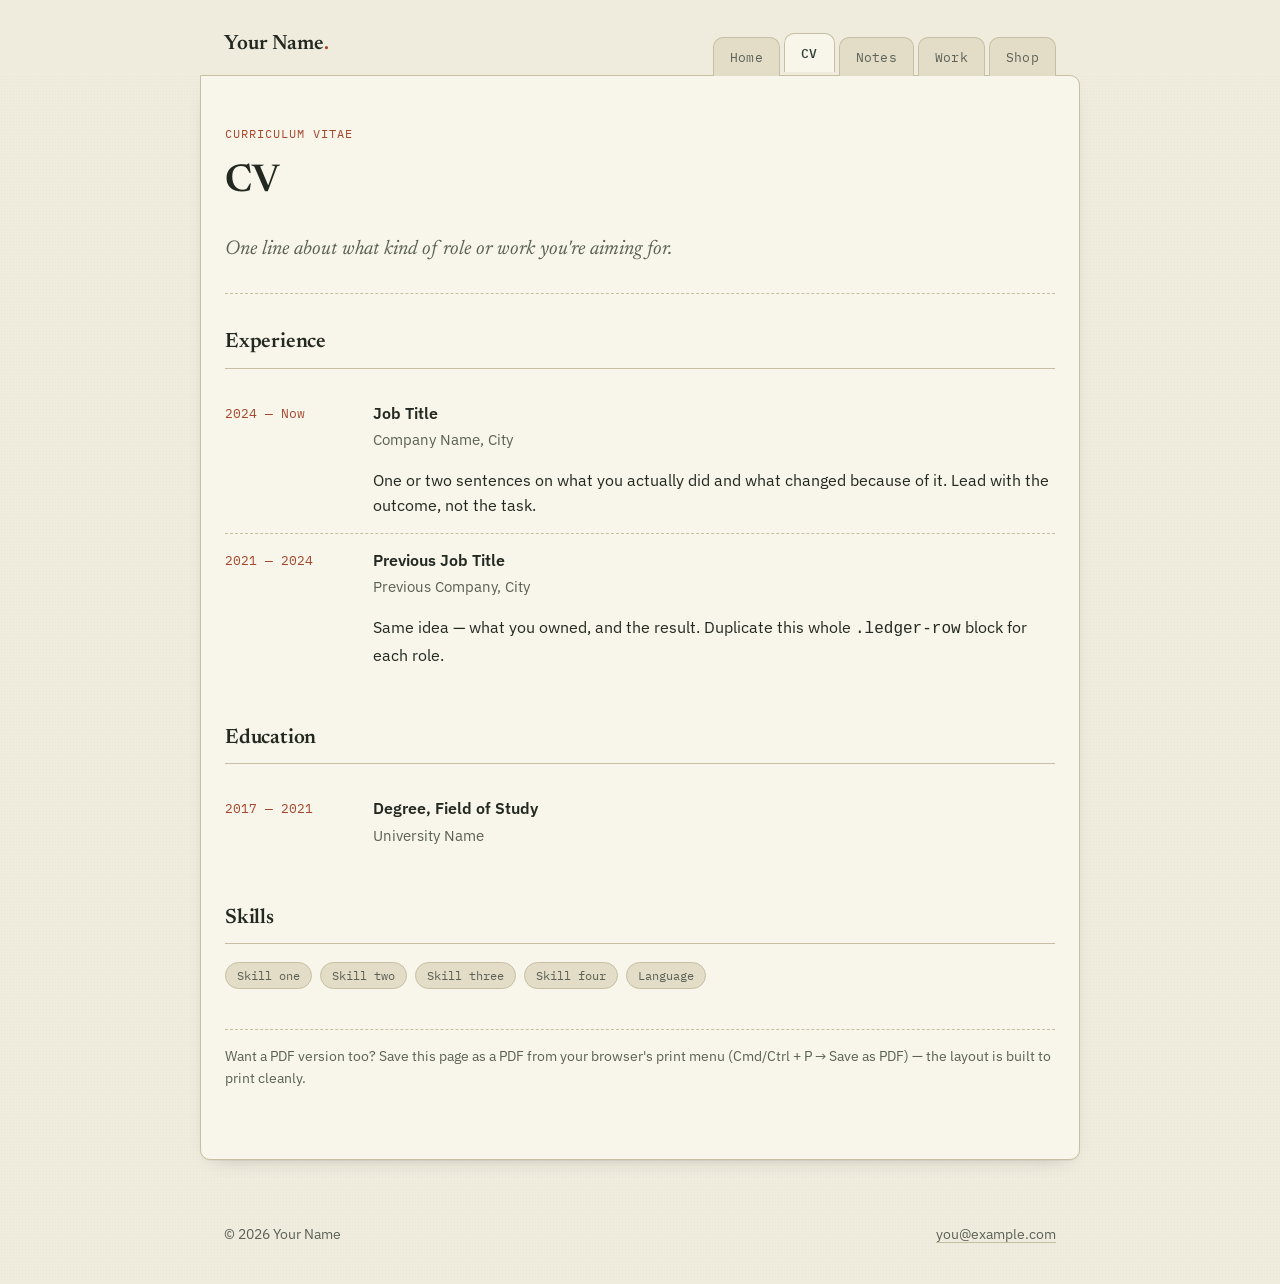
==== cv.html @ fbb92a6d "Add files via upload" ====
<!DOCTYPE html>
<html lang="en">
<head>
<meta charset="UTF-8">
<meta name="viewport" content="width=device-width, initial-scale=1.0">
<title>Your Name — CV</title>
<link rel="preconnect" href="https://fonts.googleapis.com">
<link href="https://fonts.googleapis.com/css2?family=Newsreader:ital,wght@0,400;0,600;1,400;1,500&family=IBM+Plex+Sans:wght@400;500;600&family=IBM+Plex+Mono:wght@400;500&display=swap" rel="stylesheet">
<link rel="stylesheet" href="style.css">
</head>
<body>

<header class="site-head">
  <div class="head-inner">
    <a href="index.html" class="wordmark">Your Name<span class="dot">.</span></a>
    <button class="nav-toggle" aria-label="Toggle menu">☰ Menu</button>
    <nav class="tabs">
      <a href="index.html" class="tab">Home</a>
      <a href="cv.html" class="tab is-active">CV</a>
      <a href="writing.html" class="tab">Notes</a>
      <a href="projects.html" class="tab">Work</a>
      <!-- SHOP-NAV-START -->
      <a href="shop.html" class="tab">Shop</a>
      <!-- SHOP-NAV-END -->
    </nav>
  </div>
</header>

<main class="sheet">

  <section class="hero">
    <span class="eyebrow">Curriculum Vitae</span>
    <h1>CV</h1>
    <p class="lede">One line about what kind of role or work you're aiming for.</p>
  </section>

  <div class="ledger-section">
    <h2>Experience</h2>

    <div class="ledger-row">
      <div class="ledger-date">2024 — Now</div>
      <div>
        <p class="ledger-role">Job Title</p>
        <p class="ledger-org">Company Name, City</p>
        <p>One or two sentences on what you actually did and what changed because of it. Lead with the outcome, not the task.</p>
      </div>
    </div>

    <div class="ledger-row">
      <div class="ledger-date">2021 — 2024</div>
      <div>
        <p class="ledger-role">Previous Job Title</p>
        <p class="ledger-org">Previous Company, City</p>
        <p>Same idea — what you owned, and the result. Duplicate this whole <code>.ledger-row</code> block for each role.</p>
      </div>
    </div>
  </div>

  <div class="ledger-section">
    <h2>Education</h2>

    <div class="ledger-row">
      <div class="ledger-date">2017 — 2021</div>
      <div>
        <p class="ledger-role">Degree, Field of Study</p>
        <p class="ledger-org">University Name</p>
      </div>
    </div>
  </div>

  <div class="ledger-section">
    <h2>Skills</h2>
    <div class="chip-row">
      <span class="chip">Skill one</span>
      <span class="chip">Skill two</span>
      <span class="chip">Skill three</span>
      <span class="chip">Skill four</span>
      <span class="chip">Language</span>
    </div>
  </div>

  <p class="print-note">
    Want a PDF version too? Save this page as a PDF from your browser's print
    menu (Cmd/Ctrl + P → Save as PDF) — the layout is built to print cleanly.
  </p>

</main>

<footer class="site-foot">
  <span>© 2026 Your Name</span>
  <span><a href="mailto:you@example.com">you@example.com</a></span>
</footer>

<script src="script.js"></script>
</body>
</html>
---- style.css ----
/* ============================================================
   THE DESK — a personal site styled like a ledger / index-card
   archive, with folder-tab navigation.

   Edit the tokens below to change the whole site's look.
   ============================================================ */

:root {
  --paper: #efebdd;       /* page background */
  --paper-deep: #e3dcc6;  /* unselected tab background */
  --card: #f8f5ea;        /* content "sheet" background */
  --ink: #232921;         /* main text */
  --ink-soft: #5b6156;    /* secondary text */
  --pine: #39513f;        /* primary accent */
  --pine-deep: #2a3c31;   /* primary accent, hover/dark */
  --rust: #a6472d;        /* stamps, prices, highlights */
  --line: #c7bfa3;        /* hairlines / borders */
  --radius: 10px;
  --shadow: 0 1px 0 rgba(35, 41, 33, 0.05), 0 8px 20px -14px rgba(35, 41, 33, 0.35);
}

* { box-sizing: border-box; }

html { scroll-behavior: smooth; }

body {
  margin: 0;
  background: var(--paper);
  color: var(--ink);
  font-family: "IBM Plex Sans", -apple-system, sans-serif;
  font-size: 16px;
  line-height: 1.6;
  -webkit-font-smoothing: antialiased;
}

/* subtle paper texture via layered gradients, no image needed */
body {
  background-image:
    radial-gradient(rgba(35,41,33,0.025) 1px, transparent 1px);
  background-size: 3px 3px;
}

a { color: var(--pine); text-decoration-color: var(--line); text-underline-offset: 3px; }
a:hover { color: var(--pine-deep); }

h1, h2, h3 {
  font-family: "Newsreader", Georgia, serif;
  font-weight: 600;
  color: var(--ink);
  margin: 0 0 0.4em 0;
  letter-spacing: -0.01em;
}

.eyebrow {
  font-family: "IBM Plex Mono", monospace;
  font-size: 0.78rem;
  letter-spacing: 0.08em;
  text-transform: uppercase;
  color: var(--rust);
}

.lede {
  font-family: "Newsreader", Georgia, serif;
  font-style: italic;
  font-size: 1.25rem;
  color: var(--ink-soft);
}

/* ---------- layout shell ---------- */

.wrap {
  max-width: 880px;
  margin: 0 auto;
  padding: 0 24px;
}

/* ---------- header + folder tabs (the signature element) ---------- */

.site-head {
  position: sticky;
  top: 0;
  z-index: 20;
  background: var(--paper);
  padding-top: 28px;
}

.head-inner {
  max-width: 880px;
  margin: 0 auto;
  padding: 0 24px;
  display: flex;
  align-items: flex-end;
  justify-content: space-between;
  gap: 16px;
  flex-wrap: wrap;
}

.wordmark {
  font-family: "Newsreader", Georgia, serif;
  font-weight: 600;
  font-size: 1.3rem;
  color: var(--ink);
  text-decoration: none;
  padding-bottom: 14px;
}
.wordmark .dot { color: var(--rust); }
.wordmark:hover { color: var(--ink); }

.tabs {
  display: flex;
  align-items: flex-end;
  gap: 4px;
}

.tab {
  font-family: "IBM Plex Mono", monospace;
  font-size: 0.82rem;
  letter-spacing: 0.02em;
  text-decoration: none;
  color: var(--ink-soft);
  background: var(--paper-deep);
  border: 1px solid var(--line);
  border-bottom: none;
  padding: 9px 16px 8px;
  border-radius: var(--radius) var(--radius) 0 0;
  position: relative;
  top: 1px;
  transition: transform 0.15s ease, background 0.15s ease, color 0.15s ease;
}

.tab:hover {
  color: var(--ink);
  transform: translateY(-2px);
}

.tab.is-active {
  background: var(--card);
  color: var(--pine-deep);
  font-weight: 500;
  transform: translateY(-4px);
  border-color: var(--line);
}

/* the "sheet" is the folder's contents, visually clipped to the tabs */
.sheet {
  max-width: 880px;
  margin: 0 auto 64px;
  padding: 44px 24px 56px;
  background: var(--card);
  border: 1px solid var(--line);
  border-radius: 0 var(--radius) var(--radius) var(--radius);
  box-shadow: var(--shadow);
}

/* nav hamburger, mobile only */
.nav-toggle { display: none; }

/* ---------- hero (home page) ---------- */

.hero {
  padding-bottom: 8px;
  border-bottom: 1px dashed var(--line);
  margin-bottom: 32px;
}
.hero h1 { font-size: 2.4rem; margin-top: 6px; }

.stamp {
  display: inline-flex;
  align-items: center;
  justify-content: center;
  width: 56px;
  height: 56px;
  border: 2px solid var(--rust);
  border-radius: 50%;
  color: var(--rust);
  font-family: "IBM Plex Mono", monospace;
  font-size: 0.7rem;
  text-align: center;
  transform: rotate(-8deg);
  float: right;
  line-height: 1.1;
  padding: 4px;
}

/* quick-link cards on home */
.card-grid {
  display: grid;
  grid-template-columns: repeat(3, 1fr);
  gap: 16px;
  margin-top: 28px;
}
.quick-card {
  border: 1px solid var(--line);
  border-radius: var(--radius);
  padding: 18px;
  text-decoration: none;
  background: var(--paper);
  transition: transform 0.15s ease, box-shadow 0.15s ease;
}
.quick-card:hover { transform: translateY(-3px); box-shadow: var(--shadow); }
.quick-card .eyebrow { display: block; margin-bottom: 6px; }
.quick-card h3 { font-size: 1.05rem; margin-bottom: 4px; }
.quick-card p { margin: 0; color: var(--ink-soft); font-size: 0.92rem; }

/* ---------- ledger rows (CV) ---------- */

.ledger-section { margin-bottom: 40px; }
.ledger-section h2 {
  font-size: 1.3rem;
  padding-bottom: 8px;
  border-bottom: 1px solid var(--line);
  margin-bottom: 18px;
}

.ledger-row {
  display: grid;
  grid-template-columns: 130px 1fr;
  gap: 18px;
  padding: 14px 0;
  border-bottom: 1px dashed var(--line);
}
.ledger-row:last-child { border-bottom: none; }

.ledger-date {
  font-family: "IBM Plex Mono", monospace;
  font-size: 0.82rem;
  color: var(--rust);
  padding-top: 2px;
}

.ledger-role { font-weight: 600; margin: 0 0 2px; }
.ledger-org { color: var(--ink-soft); font-size: 0.92rem; margin: 0 0 8px; }
.ledger-row p:last-child { margin-bottom: 0; }

.chip-row { display: flex; flex-wrap: wrap; gap: 8px; margin-top: 6px; }
.chip {
  font-family: "IBM Plex Mono", monospace;
  font-size: 0.76rem;
  background: var(--paper-deep);
  border: 1px solid var(--line);
  border-radius: 100px;
  padding: 3px 11px;
  color: var(--ink-soft);
}

.print-note {
  margin-top: 36px;
  padding-top: 16px;
  border-top: 1px dashed var(--line);
  font-size: 0.85rem;
  color: var(--ink-soft);
}

/* ---------- notes / writing entries ---------- */

.entry {
  border-bottom: 1px dashed var(--line);
  padding: 20px 0;
}
.entry:last-child { border-bottom: none; }
.entry summary {
  cursor: pointer;
  list-style: none;
}
.entry summary::-webkit-details-marker { display: none; }
.entry summary .entry-date {
  font-family: "IBM Plex Mono", monospace;
  font-size: 0.78rem;
  color: var(--rust);
  display: block;
  margin-bottom: 4px;
}
.entry summary h3 {
  display: inline;
  font-size: 1.15rem;
  border-bottom: 1px solid transparent;
}
.entry summary:hover h3 { border-bottom-color: var(--pine); }
.entry summary::after {
  content: "＋ read";
  font-family: "IBM Plex Mono", monospace;
  font-size: 0.75rem;
  color: var(--ink-soft);
  margin-left: 10px;
}
.entry[open] summary::after { content: "－ close"; }
.entry .entry-body { margin-top: 14px; color: var(--ink-soft); }
.entry .entry-body p:first-child { margin-top: 0; }

/* ---------- project cards ---------- */

.project-grid {
  display: grid;
  grid-template-columns: repeat(2, 1fr);
  gap: 18px;
}
.project-card {
  border: 1px solid var(--line);
  border-radius: var(--radius);
  padding: 20px;
  background: var(--paper);
}
.project-card h3 { font-size: 1.1rem; margin-bottom: 6px; }
.project-card p { color: var(--ink-soft); font-size: 0.92rem; margin-bottom: 12px; }
.project-card a.proj-link {
  font-family: "IBM Plex Mono", monospace;
  font-size: 0.8rem;
}

/* ---------- shop ---------- */

.shop-grid {
  display: grid;
  grid-template-columns: repeat(2, 1fr);
  gap: 20px;
}
.product-card {
  border: 1px solid var(--line);
  border-radius: var(--radius);
  padding: 20px;
  background: var(--paper);
  position: relative;
}
.price-stamp {
  position: absolute;
  top: -12px;
  right: -12px;
  width: 58px;
  height: 58px;
  border-radius: 50%;
  border: 2px solid var(--rust);
  background: var(--card);
  color: var(--rust);
  font-family: "IBM Plex Mono", monospace;
  font-weight: 500;
  font-size: 0.85rem;
  display: flex;
  align-items: center;
  justify-content: center;
  transform: rotate(6deg);
}
.product-card h3 { margin-bottom: 6px; font-size: 1.05rem; }
.product-card p { color: var(--ink-soft); font-size: 0.9rem; margin-bottom: 14px; }

.btn {
  display: inline-block;
  font-family: "IBM Plex Mono", monospace;
  font-size: 0.82rem;
  background: var(--pine);
  color: #fff;
  padding: 9px 16px;
  border-radius: 6px;
  text-decoration: none;
}
.btn:hover { background: var(--pine-deep); color: #fff; }

.shop-note {
  background: var(--paper-deep);
  border: 1px dashed var(--line);
  border-radius: var(--radius);
  padding: 16px 18px;
  font-size: 0.88rem;
  color: var(--ink-soft);
  margin-bottom: 28px;
}

/* ---------- footer ---------- */

.site-foot {
  max-width: 880px;
  margin: 0 auto;
  padding: 0 24px 40px;
  display: flex;
  justify-content: space-between;
  flex-wrap: wrap;
  gap: 10px;
  color: var(--ink-soft);
  font-size: 0.85rem;
}
.site-foot a { color: var(--ink-soft); }

/* ---------- responsive ---------- */

@media (max-width: 680px) {
  .card-grid, .project-grid, .shop-grid { grid-template-columns: 1fr; }
  .ledger-row { grid-template-columns: 1fr; gap: 4px; }
  .hero h1 { font-size: 1.9rem; }
  .stamp { display: none; }

  .head-inner { align-items: center; }
  .tabs {
    display: none;
    position: absolute;
    top: 100%;
    left: 24px;
    right: 24px;
    background: var(--card);
    border: 1px solid var(--line);
    border-radius: var(--radius);
    flex-direction: column;
    padding: 6px;
    box-shadow: var(--shadow);
  }
  .tabs.is-open { display: flex; }
  .tab {
    border-radius: 6px;
    border: none;
    top: 0;
    padding: 10px 12px;
  }
  .tab.is-active { transform: none; background: var(--paper-deep); }
  .nav-toggle {
    display: inline-flex;
    align-items: center;
    gap: 8px;
    font-family: "IBM Plex Mono", monospace;
    font-size: 0.82rem;
    background: var(--paper-deep);
    border: 1px solid var(--line);
    border-radius: 100px;
    padding: 7px 14px;
    margin-bottom: 14px;
    cursor: pointer;
  }
}
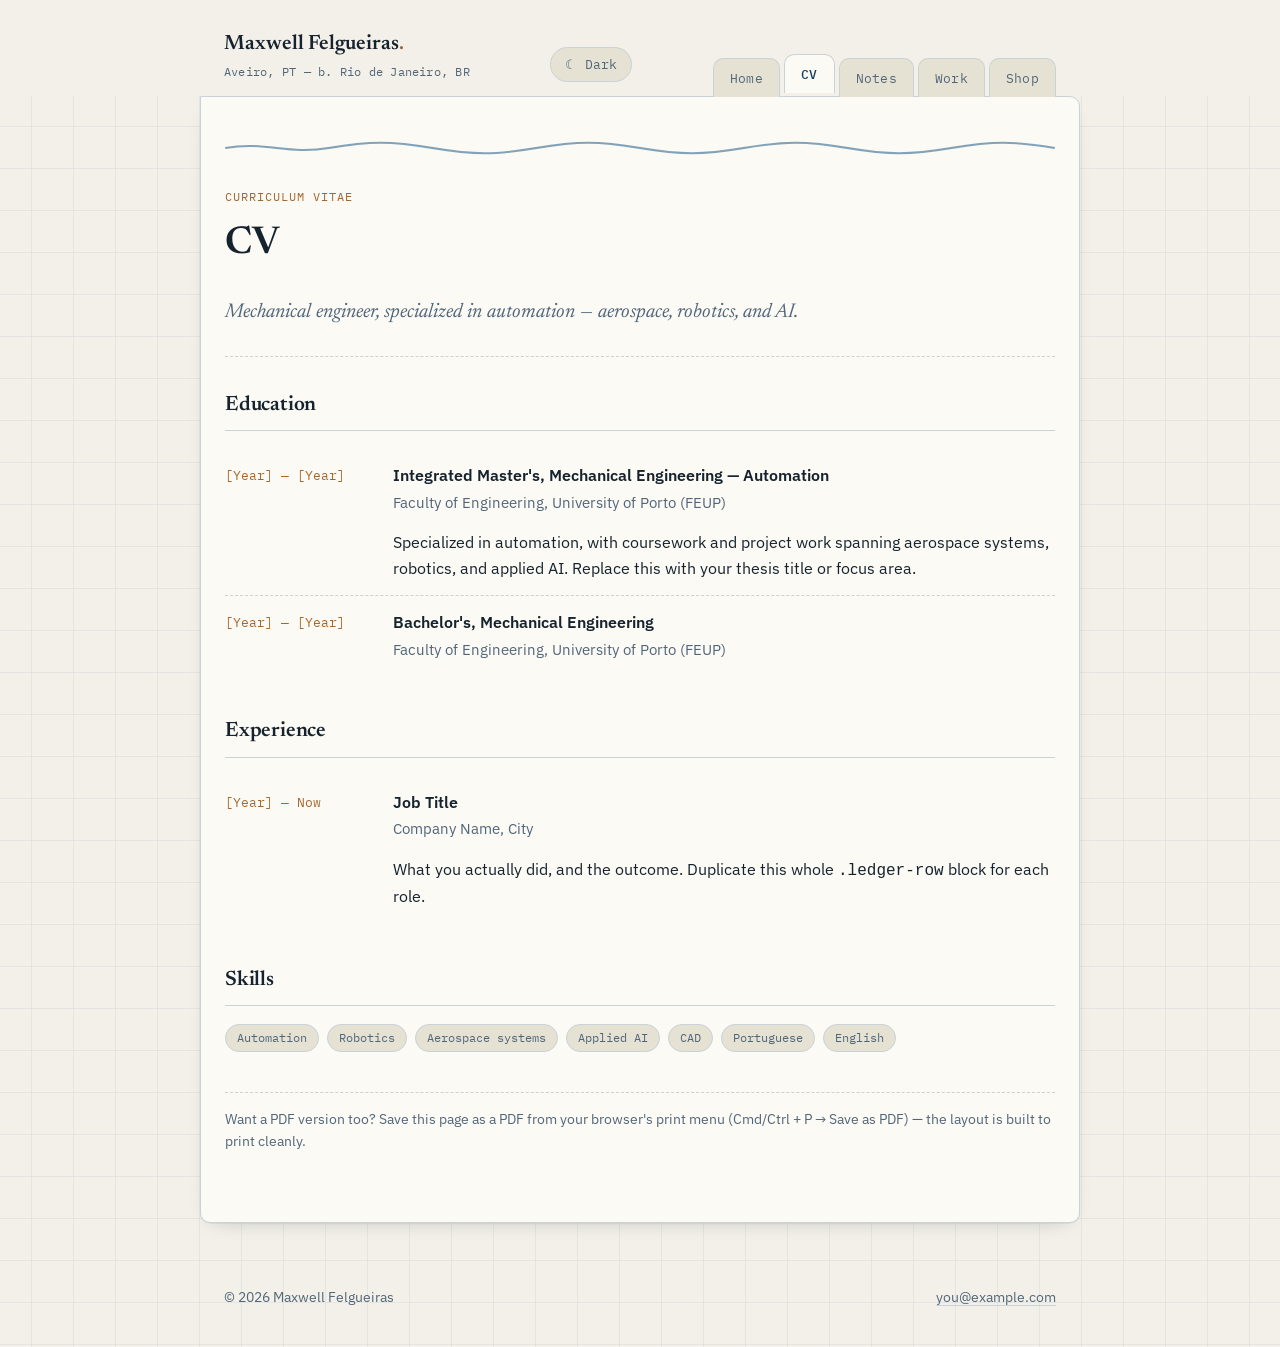
==== commit 7cfd2df9: "Add files via upload" ====
--- a/cv.html
+++ b/cv.html
@@ -3,7 +3,14 @@
 <head>
 <meta charset="UTF-8">
 <meta name="viewport" content="width=device-width, initial-scale=1.0">
-<title>Your Name — CV</title>
+<title>Maxwell Felgueiras — CV</title>
+<script>
+  (function () {
+    var stored = localStorage.getItem("theme");
+    var dark = stored ? stored === "dark" : window.matchMedia("(prefers-color-scheme: dark)").matches;
+    document.documentElement.setAttribute("data-theme", dark ? "dark" : "light");
+  })();
+</script>
 <link rel="preconnect" href="https://fonts.googleapis.com">
 <link href="https://fonts.googleapis.com/css2?family=Newsreader:ital,wght@0,400;0,600;1,400;1,500&family=IBM+Plex+Sans:wght@400;500;600&family=IBM+Plex+Mono:wght@400;500&display=swap" rel="stylesheet">
 <link rel="stylesheet" href="style.css">
@@ -12,8 +19,14 @@
 
 <header class="site-head">
   <div class="head-inner">
-    <a href="index.html" class="wordmark">Your Name<span class="dot">.</span></a>
-    <button class="nav-toggle" aria-label="Toggle menu">☰ Menu</button>
+    <div class="brand">
+      <a href="index.html" class="wordmark">Maxwell Felgueiras<span class="dot">.</span></a>
+      <span class="locale">Aveiro, PT — b. Rio de Janeiro, BR</span>
+    </div>
+    <div class="head-right">
+      <button class="theme-toggle" aria-label="Toggle light/dark theme">☾ Dark</button>
+      <button class="nav-toggle" aria-label="Toggle menu">☰ Menu</button>
+    </div>
     <nav class="tabs">
       <a href="index.html" class="tab">Home</a>
       <a href="cv.html" class="tab is-active">CV</a>
@@ -28,42 +41,44 @@
 
 <main class="sheet">
 
+  <span class="wave-divider"><svg viewBox="0 0 400 14" preserveAspectRatio="none"><path d="M0 7 C 20 0, 30 14, 50 7 S 80 0, 100 7 S 130 14, 150 7 S 180 0, 200 7 S 230 14, 250 7 S 280 0, 300 7 S 330 14, 350 7 S 380 0, 400 7"/></svg></span>
+
   <section class="hero">
     <span class="eyebrow">Curriculum Vitae</span>
     <h1>CV</h1>
-    <p class="lede">One line about what kind of role or work you're aiming for.</p>
+    <p class="lede">Mechanical engineer, specialized in automation — aerospace, robotics, and AI.</p>
   </section>
+
+  <div class="ledger-section">
+    <h2>Education</h2>
+
+    <div class="ledger-row">
+      <div class="ledger-date">[Year] — [Year]</div>
+      <div>
+        <p class="ledger-role">Integrated Master's, Mechanical Engineering — Automation</p>
+        <p class="ledger-org">Faculty of Engineering, University of Porto (FEUP)</p>
+        <p>Specialized in automation, with coursework and project work spanning aerospace systems, robotics, and applied AI. Replace this with your thesis title or focus area.</p>
+      </div>
+    </div>
+
+    <div class="ledger-row">
+      <div class="ledger-date">[Year] — [Year]</div>
+      <div>
+        <p class="ledger-role">Bachelor's, Mechanical Engineering</p>
+        <p class="ledger-org">Faculty of Engineering, University of Porto (FEUP)</p>
+      </div>
+    </div>
+  </div>
 
   <div class="ledger-section">
     <h2>Experience</h2>
 
     <div class="ledger-row">
-      <div class="ledger-date">2024 — Now</div>
+      <div class="ledger-date">[Year] — Now</div>
       <div>
         <p class="ledger-role">Job Title</p>
         <p class="ledger-org">Company Name, City</p>
-        <p>One or two sentences on what you actually did and what changed because of it. Lead with the outcome, not the task.</p>
-      </div>
-    </div>
-
-    <div class="ledger-row">
-      <div class="ledger-date">2021 — 2024</div>
-      <div>
-        <p class="ledger-role">Previous Job Title</p>
-        <p class="ledger-org">Previous Company, City</p>
-        <p>Same idea — what you owned, and the result. Duplicate this whole <code>.ledger-row</code> block for each role.</p>
-      </div>
-    </div>
-  </div>
-
-  <div class="ledger-section">
-    <h2>Education</h2>
-
-    <div class="ledger-row">
-      <div class="ledger-date">2017 — 2021</div>
-      <div>
-        <p class="ledger-role">Degree, Field of Study</p>
-        <p class="ledger-org">University Name</p>
+        <p>What you actually did, and the outcome. Duplicate this whole <code>.ledger-row</code> block for each role.</p>
       </div>
     </div>
   </div>
@@ -71,11 +86,13 @@
   <div class="ledger-section">
     <h2>Skills</h2>
     <div class="chip-row">
-      <span class="chip">Skill one</span>
-      <span class="chip">Skill two</span>
-      <span class="chip">Skill three</span>
-      <span class="chip">Skill four</span>
-      <span class="chip">Language</span>
+      <span class="chip">Automation</span>
+      <span class="chip">Robotics</span>
+      <span class="chip">Aerospace systems</span>
+      <span class="chip">Applied AI</span>
+      <span class="chip">CAD</span>
+      <span class="chip">Portuguese</span>
+      <span class="chip">English</span>
     </div>
   </div>
 
@@ -87,7 +104,7 @@
 </main>
 
 <footer class="site-foot">
-  <span>© 2026 Your Name</span>
+  <span>© 2026 Maxwell Felgueiras</span>
   <span><a href="mailto:you@example.com">you@example.com</a></span>
 </footer>
 
--- a/style.css
+++ b/style.css
@@ -1,26 +1,41 @@
 /* ============================================================
-   THE DESK — a personal site styled like a ledger / index-card
-   archive, with folder-tab navigation.
+   THE DESK — Maxwell Felgueiras
+   A ledger / index-card personal site with folder-tab nav,
+   an azulejo-blue & brass palette, and a light/dark toggle.
 
    Edit the tokens below to change the whole site's look.
    ============================================================ */
 
 :root {
-  --paper: #efebdd;       /* page background */
-  --paper-deep: #e3dcc6;  /* unselected tab background */
-  --card: #f8f5ea;        /* content "sheet" background */
-  --ink: #232921;         /* main text */
-  --ink-soft: #5b6156;    /* secondary text */
-  --pine: #39513f;        /* primary accent */
-  --pine-deep: #2a3c31;   /* primary accent, hover/dark */
-  --rust: #a6472d;        /* stamps, prices, highlights */
-  --line: #c7bfa3;        /* hairlines / borders */
+  --paper: #f2f0e8;        /* page background */
+  --paper-deep: #e6e2d3;   /* unselected tab background */
+  --card: #fbfaf4;         /* content "sheet" background */
+  --ink: #16232e;          /* main text */
+  --ink-soft: #52667a;     /* secondary text */
+  --azulejo: #1f5c8b;      /* primary accent — azulejo blue */
+  --azulejo-deep: #163f5f;
+  --brass: #a6672d;        /* stamps, prices, highlights */
+  --line: #c9d2d6;         /* hairlines / borders */
   --radius: 10px;
-  --shadow: 0 1px 0 rgba(35, 41, 33, 0.05), 0 8px 20px -14px rgba(35, 41, 33, 0.35);
+  --shadow: 0 1px 0 rgba(22, 35, 46, 0.05), 0 8px 20px -14px rgba(22, 35, 46, 0.35);
+  color-scheme: light;
+}
+
+html[data-theme="dark"] {
+  --paper: #0e1b24;
+  --paper-deep: #16262f;
+  --card: #14232c;
+  --ink: #e8eef2;
+  --ink-soft: #93aabb;
+  --azulejo: #6fb3dd;
+  --azulejo-deep: #9ccbe8;
+  --brass: #dba55f;
+  --line: #26394450;
+  --shadow: 0 1px 0 rgba(0,0,0,0.2), 0 8px 24px -14px rgba(0,0,0,0.6);
+  color-scheme: dark;
 }
 
 * { box-sizing: border-box; }
-
 html { scroll-behavior: smooth; }
 
 body {
@@ -31,17 +46,29 @@
   font-size: 16px;
   line-height: 1.6;
   -webkit-font-smoothing: antialiased;
-}
-
-/* subtle paper texture via layered gradients, no image needed */
+  transition: background 0.2s ease, color 0.2s ease;
+}
+
+/* subtle azulejo grid texture, no image needed */
 body {
   background-image:
-    radial-gradient(rgba(35,41,33,0.025) 1px, transparent 1px);
-  background-size: 3px 3px;
-}
-
-a { color: var(--pine); text-decoration-color: var(--line); text-underline-offset: 3px; }
-a:hover { color: var(--pine-deep); }
+    linear-gradient(var(--line) 1px, transparent 1px),
+    linear-gradient(90deg, var(--line) 1px, transparent 1px);
+  background-size: 42px 42px;
+  background-position: center top;
+  opacity: 1;
+}
+html[data-theme="dark"] body { background-blend-mode: normal; }
+body { background-color: var(--paper); }
+body::before { content: none; }
+/* keep the grid extremely faint */
+body { background-image:
+    linear-gradient(color-mix(in srgb, var(--line) 35%, transparent) 1px, transparent 1px),
+    linear-gradient(90deg, color-mix(in srgb, var(--line) 35%, transparent) 1px, transparent 1px);
+}
+
+a { color: var(--azulejo); text-decoration-color: var(--line); text-underline-offset: 3px; }
+a:hover { color: var(--azulejo-deep); }
 
 h1, h2, h3 {
   font-family: "Newsreader", Georgia, serif;
@@ -56,7 +83,7 @@
   font-size: 0.78rem;
   letter-spacing: 0.08em;
   text-transform: uppercase;
-  color: var(--rust);
+  color: var(--brass);
 }
 
 .lede {
@@ -66,15 +93,22 @@
   color: var(--ink-soft);
 }
 
+/* ---------- wave divider (calçada portuguesa nod) ---------- */
+
+.wave-divider {
+  display: block;
+  width: 100%;
+  height: 14px;
+  margin: 0 0 28px;
+}
+.wave-divider svg { display: block; width: 100%; height: 100%; }
+.wave-divider path { fill: none; stroke: var(--azulejo); stroke-width: 2; opacity: 0.55; }
+
 /* ---------- layout shell ---------- */
 
-.wrap {
-  max-width: 880px;
-  margin: 0 auto;
-  padding: 0 24px;
-}
-
-/* ---------- header + folder tabs (the signature element) ---------- */
+.wrap { max-width: 880px; margin: 0 auto; padding: 0 24px; }
+
+/* ---------- header + folder tabs ---------- */
 
 .site-head {
   position: sticky;
@@ -95,22 +129,46 @@
   flex-wrap: wrap;
 }
 
+.brand { padding-bottom: 14px; }
 .wordmark {
   font-family: "Newsreader", Georgia, serif;
   font-weight: 600;
   font-size: 1.3rem;
   color: var(--ink);
   text-decoration: none;
-  padding-bottom: 14px;
-}
-.wordmark .dot { color: var(--rust); }
+  display: block;
+}
+.wordmark .dot { color: var(--brass); }
 .wordmark:hover { color: var(--ink); }
-
-.tabs {
-  display: flex;
-  align-items: flex-end;
-  gap: 4px;
-}
+.locale {
+  font-family: "IBM Plex Mono", monospace;
+  font-size: 0.72rem;
+  color: var(--ink-soft);
+  letter-spacing: 0.02em;
+  display: block;
+  margin-top: 2px;
+}
+
+.head-right { display: flex; align-items: flex-end; gap: 10px; }
+
+.theme-toggle {
+  font-family: "IBM Plex Mono", monospace;
+  font-size: 0.8rem;
+  background: var(--paper-deep);
+  border: 1px solid var(--line);
+  color: var(--ink-soft);
+  border-radius: 100px;
+  padding: 8px 14px;
+  margin-bottom: 14px;
+  cursor: pointer;
+  display: inline-flex;
+  align-items: center;
+  gap: 6px;
+  transition: background 0.15s ease, color 0.15s ease;
+}
+.theme-toggle:hover { color: var(--ink); }
+
+.tabs { display: flex; align-items: flex-end; gap: 4px; }
 
 .tab {
   font-family: "IBM Plex Mono", monospace;
@@ -127,21 +185,15 @@
   top: 1px;
   transition: transform 0.15s ease, background 0.15s ease, color 0.15s ease;
 }
-
-.tab:hover {
-  color: var(--ink);
-  transform: translateY(-2px);
-}
-
+.tab:hover { color: var(--ink); transform: translateY(-2px); }
 .tab.is-active {
   background: var(--card);
-  color: var(--pine-deep);
+  color: var(--azulejo-deep);
   font-weight: 500;
   transform: translateY(-4px);
   border-color: var(--line);
 }
 
-/* the "sheet" is the folder's contents, visually clipped to the tabs */
 .sheet {
   max-width: 880px;
   margin: 0 auto 64px;
@@ -152,43 +204,32 @@
   box-shadow: var(--shadow);
 }
 
-/* nav hamburger, mobile only */
 .nav-toggle { display: none; }
 
-/* ---------- hero (home page) ---------- */
-
-.hero {
-  padding-bottom: 8px;
-  border-bottom: 1px dashed var(--line);
-  margin-bottom: 32px;
-}
+/* ---------- hero ---------- */
+
+.hero { padding-bottom: 8px; border-bottom: 1px dashed var(--line); margin-bottom: 32px; }
 .hero h1 { font-size: 2.4rem; margin-top: 6px; }
 
 .stamp {
   display: inline-flex;
   align-items: center;
   justify-content: center;
-  width: 56px;
-  height: 56px;
-  border: 2px solid var(--rust);
+  width: 58px;
+  height: 58px;
+  border: 2px solid var(--brass);
   border-radius: 50%;
-  color: var(--rust);
-  font-family: "IBM Plex Mono", monospace;
-  font-size: 0.7rem;
+  color: var(--brass);
+  font-family: "IBM Plex Mono", monospace;
+  font-size: 0.68rem;
   text-align: center;
   transform: rotate(-8deg);
   float: right;
-  line-height: 1.1;
+  line-height: 1.15;
   padding: 4px;
 }
 
-/* quick-link cards on home */
-.card-grid {
-  display: grid;
-  grid-template-columns: repeat(3, 1fr);
-  gap: 16px;
-  margin-top: 28px;
-}
+.card-grid { display: grid; grid-template-columns: repeat(3, 1fr); gap: 16px; margin-top: 28px; }
 .quick-card {
   border: 1px solid var(--line);
   border-radius: var(--radius);
@@ -205,29 +246,10 @@
 /* ---------- ledger rows (CV) ---------- */
 
 .ledger-section { margin-bottom: 40px; }
-.ledger-section h2 {
-  font-size: 1.3rem;
-  padding-bottom: 8px;
-  border-bottom: 1px solid var(--line);
-  margin-bottom: 18px;
-}
-
-.ledger-row {
-  display: grid;
-  grid-template-columns: 130px 1fr;
-  gap: 18px;
-  padding: 14px 0;
-  border-bottom: 1px dashed var(--line);
-}
+.ledger-section h2 { font-size: 1.3rem; padding-bottom: 8px; border-bottom: 1px solid var(--line); margin-bottom: 18px; }
+.ledger-row { display: grid; grid-template-columns: 150px 1fr; gap: 18px; padding: 14px 0; border-bottom: 1px dashed var(--line); }
 .ledger-row:last-child { border-bottom: none; }
-
-.ledger-date {
-  font-family: "IBM Plex Mono", monospace;
-  font-size: 0.82rem;
-  color: var(--rust);
-  padding-top: 2px;
-}
-
+.ledger-date { font-family: "IBM Plex Mono", monospace; font-size: 0.82rem; color: var(--brass); padding-top: 2px; }
 .ledger-role { font-weight: 600; margin: 0 0 2px; }
 .ledger-org { color: var(--ink-soft); font-size: 0.92rem; margin: 0 0 8px; }
 .ledger-row p:last-child { margin-bottom: 0; }
@@ -243,139 +265,61 @@
   color: var(--ink-soft);
 }
 
-.print-note {
-  margin-top: 36px;
-  padding-top: 16px;
-  border-top: 1px dashed var(--line);
-  font-size: 0.85rem;
-  color: var(--ink-soft);
-}
+.print-note { margin-top: 36px; padding-top: 16px; border-top: 1px dashed var(--line); font-size: 0.85rem; color: var(--ink-soft); }
 
 /* ---------- notes / writing entries ---------- */
 
-.entry {
-  border-bottom: 1px dashed var(--line);
-  padding: 20px 0;
-}
+.entry { border-bottom: 1px dashed var(--line); padding: 20px 0; }
 .entry:last-child { border-bottom: none; }
-.entry summary {
-  cursor: pointer;
-  list-style: none;
-}
+.entry summary { cursor: pointer; list-style: none; }
 .entry summary::-webkit-details-marker { display: none; }
-.entry summary .entry-date {
-  font-family: "IBM Plex Mono", monospace;
-  font-size: 0.78rem;
-  color: var(--rust);
-  display: block;
-  margin-bottom: 4px;
-}
-.entry summary h3 {
-  display: inline;
-  font-size: 1.15rem;
-  border-bottom: 1px solid transparent;
-}
-.entry summary:hover h3 { border-bottom-color: var(--pine); }
-.entry summary::after {
-  content: "＋ read";
-  font-family: "IBM Plex Mono", monospace;
-  font-size: 0.75rem;
-  color: var(--ink-soft);
-  margin-left: 10px;
-}
+.entry summary .entry-date { font-family: "IBM Plex Mono", monospace; font-size: 0.78rem; color: var(--brass); display: block; margin-bottom: 4px; }
+.entry summary h3 { display: inline; font-size: 1.15rem; border-bottom: 1px solid transparent; }
+.entry summary:hover h3 { border-bottom-color: var(--azulejo); }
+.entry summary::after { content: "＋ read"; font-family: "IBM Plex Mono", monospace; font-size: 0.75rem; color: var(--ink-soft); margin-left: 10px; }
 .entry[open] summary::after { content: "－ close"; }
 .entry .entry-body { margin-top: 14px; color: var(--ink-soft); }
 .entry .entry-body p:first-child { margin-top: 0; }
 
 /* ---------- project cards ---------- */
 
-.project-grid {
-  display: grid;
-  grid-template-columns: repeat(2, 1fr);
-  gap: 18px;
-}
-.project-card {
-  border: 1px solid var(--line);
-  border-radius: var(--radius);
-  padding: 20px;
-  background: var(--paper);
-}
+.project-grid { display: grid; grid-template-columns: repeat(2, 1fr); gap: 18px; }
+.project-card { border: 1px solid var(--line); border-radius: var(--radius); padding: 20px; background: var(--paper); }
 .project-card h3 { font-size: 1.1rem; margin-bottom: 6px; }
 .project-card p { color: var(--ink-soft); font-size: 0.92rem; margin-bottom: 12px; }
-.project-card a.proj-link {
-  font-family: "IBM Plex Mono", monospace;
-  font-size: 0.8rem;
-}
+.project-card a.proj-link { font-family: "IBM Plex Mono", monospace; font-size: 0.8rem; }
 
 /* ---------- shop ---------- */
 
-.shop-grid {
-  display: grid;
-  grid-template-columns: repeat(2, 1fr);
-  gap: 20px;
-}
-.product-card {
-  border: 1px solid var(--line);
-  border-radius: var(--radius);
-  padding: 20px;
-  background: var(--paper);
-  position: relative;
-}
+.shop-grid { display: grid; grid-template-columns: repeat(2, 1fr); gap: 20px; }
+.product-card { border: 1px solid var(--line); border-radius: var(--radius); padding: 20px; background: var(--paper); position: relative; }
 .price-stamp {
-  position: absolute;
-  top: -12px;
-  right: -12px;
-  width: 58px;
-  height: 58px;
-  border-radius: 50%;
-  border: 2px solid var(--rust);
-  background: var(--card);
-  color: var(--rust);
-  font-family: "IBM Plex Mono", monospace;
-  font-weight: 500;
-  font-size: 0.85rem;
-  display: flex;
-  align-items: center;
-  justify-content: center;
+  position: absolute; top: -12px; right: -12px; width: 58px; height: 58px;
+  border-radius: 50%; border: 2px solid var(--brass); background: var(--card);
+  color: var(--brass); font-family: "IBM Plex Mono", monospace; font-weight: 500;
+  font-size: 0.85rem; display: flex; align-items: center; justify-content: center;
   transform: rotate(6deg);
 }
 .product-card h3 { margin-bottom: 6px; font-size: 1.05rem; }
 .product-card p { color: var(--ink-soft); font-size: 0.9rem; margin-bottom: 14px; }
 
 .btn {
-  display: inline-block;
-  font-family: "IBM Plex Mono", monospace;
-  font-size: 0.82rem;
-  background: var(--pine);
-  color: #fff;
-  padding: 9px 16px;
-  border-radius: 6px;
-  text-decoration: none;
-}
-.btn:hover { background: var(--pine-deep); color: #fff; }
+  display: inline-block; font-family: "IBM Plex Mono", monospace; font-size: 0.82rem;
+  background: var(--azulejo); color: #fff; padding: 9px 16px; border-radius: 6px; text-decoration: none;
+}
+.btn:hover { background: var(--azulejo-deep); color: #fff; }
 
 .shop-note {
-  background: var(--paper-deep);
-  border: 1px dashed var(--line);
-  border-radius: var(--radius);
-  padding: 16px 18px;
-  font-size: 0.88rem;
-  color: var(--ink-soft);
-  margin-bottom: 28px;
+  background: var(--paper-deep); border: 1px dashed var(--line); border-radius: var(--radius);
+  padding: 16px 18px; font-size: 0.88rem; color: var(--ink-soft); margin-bottom: 28px;
 }
 
 /* ---------- footer ---------- */
 
 .site-foot {
-  max-width: 880px;
-  margin: 0 auto;
-  padding: 0 24px 40px;
-  display: flex;
-  justify-content: space-between;
-  flex-wrap: wrap;
-  gap: 10px;
-  color: var(--ink-soft);
-  font-size: 0.85rem;
+  max-width: 880px; margin: 0 auto; padding: 0 24px 40px;
+  display: flex; justify-content: space-between; flex-wrap: wrap; gap: 10px;
+  color: var(--ink-soft); font-size: 0.85rem;
 }
 .site-foot a { color: var(--ink-soft); }
 
@@ -388,38 +332,19 @@
   .stamp { display: none; }
 
   .head-inner { align-items: center; }
+  .head-right { margin-bottom: 0; }
   .tabs {
-    display: none;
-    position: absolute;
-    top: 100%;
-    left: 24px;
-    right: 24px;
-    background: var(--card);
-    border: 1px solid var(--line);
-    border-radius: var(--radius);
-    flex-direction: column;
-    padding: 6px;
-    box-shadow: var(--shadow);
+    display: none; position: absolute; top: 100%; left: 24px; right: 24px;
+    background: var(--card); border: 1px solid var(--line); border-radius: var(--radius);
+    flex-direction: column; padding: 6px; box-shadow: var(--shadow);
   }
   .tabs.is-open { display: flex; }
-  .tab {
-    border-radius: 6px;
-    border: none;
-    top: 0;
-    padding: 10px 12px;
-  }
+  .tab { border-radius: 6px; border: none; top: 0; padding: 10px 12px; }
   .tab.is-active { transform: none; background: var(--paper-deep); }
   .nav-toggle {
-    display: inline-flex;
-    align-items: center;
-    gap: 8px;
-    font-family: "IBM Plex Mono", monospace;
-    font-size: 0.82rem;
-    background: var(--paper-deep);
-    border: 1px solid var(--line);
-    border-radius: 100px;
-    padding: 7px 14px;
-    margin-bottom: 14px;
-    cursor: pointer;
+    display: inline-flex; align-items: center; gap: 8px;
+    font-family: "IBM Plex Mono", monospace; font-size: 0.82rem;
+    background: var(--paper-deep); border: 1px solid var(--line);
+    border-radius: 100px; padding: 7px 14px; margin-bottom: 14px; cursor: pointer;
   }
 }
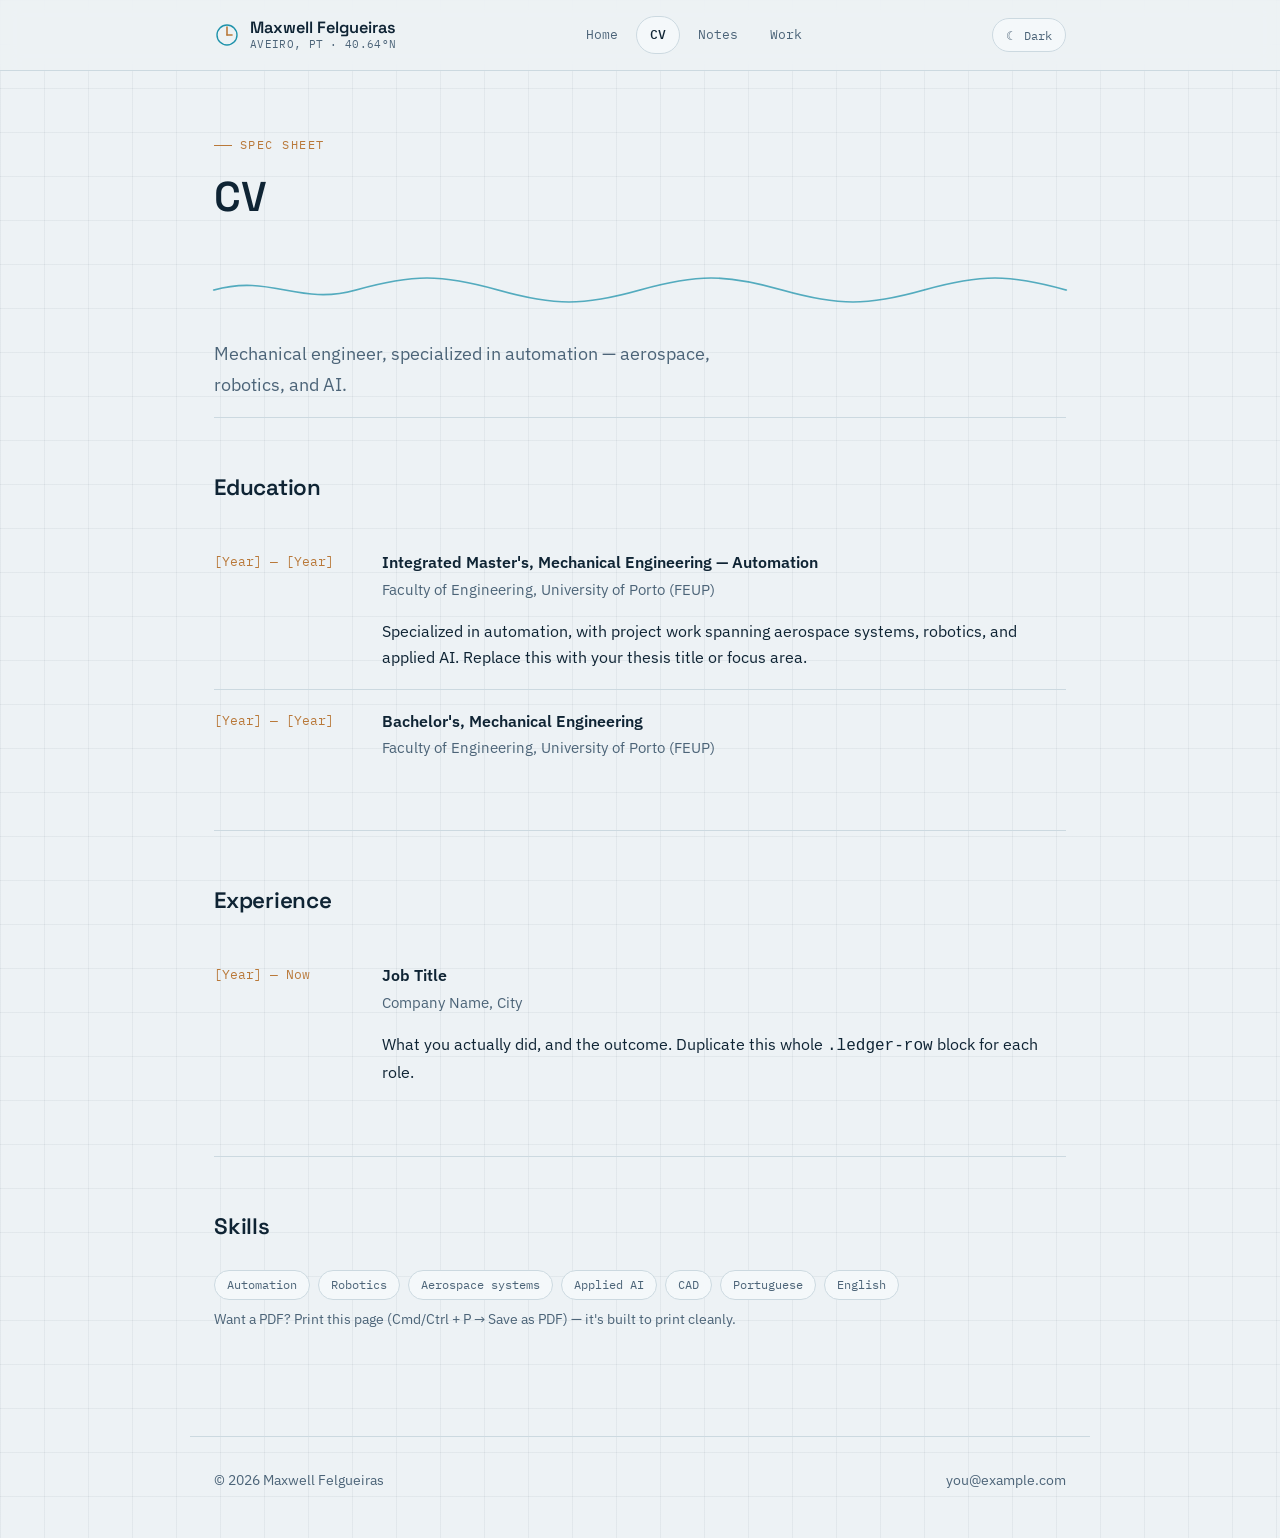
==== commit 3072fa96: "Add files via upload" ====
--- a/cv.html
+++ b/cv.html
@@ -12,44 +12,50 @@
   })();
 </script>
 <link rel="preconnect" href="https://fonts.googleapis.com">
-<link href="https://fonts.googleapis.com/css2?family=Newsreader:ital,wght@0,400;0,600;1,400;1,500&family=IBM+Plex+Sans:wght@400;500;600&family=IBM+Plex+Mono:wght@400;500&display=swap" rel="stylesheet">
+<link href="https://fonts.googleapis.com/css2?family=Space+Grotesk:wght@500;600;700&family=IBM+Plex+Sans:wght@400;500;600&family=IBM+Plex+Mono:wght@400;500&display=swap" rel="stylesheet">
 <link rel="stylesheet" href="style.css">
 </head>
 <body>
 
-<header class="site-head">
-  <div class="head-inner">
-    <div class="brand">
-      <a href="index.html" class="wordmark">Maxwell Felgueiras<span class="dot">.</span></a>
-      <span class="locale">Aveiro, PT — b. Rio de Janeiro, BR</span>
+<header class="site-nav">
+  <div class="nav-inner">
+    <a href="index.html" class="brand">
+      <svg class="brand-mark" viewBox="0 0 26 26"><circle cx="13" cy="13" r="10"/><line x1="13" y1="13" x2="13" y2="5"/><line x1="13" y1="13" x2="18" y2="13"/></svg>
+      <span class="brand-text">
+        <span class="brand-name">Maxwell Felgueiras</span>
+        <span class="brand-locale">AVEIRO, PT · 40.64°N</span>
+      </span>
+    </a>
+    <nav class="nav-links">
+      <span class="nav-indicator"></span>
+      <a href="index.html" class="nav-link">Home</a>
+      <a href="cv.html" class="nav-link is-active">CV</a>
+      <a href="writing.html" class="nav-link">Notes</a>
+      <a href="projects.html" class="nav-link">Work</a>
+    </nav>
+    <div class="nav-actions">
+      <button class="theme-toggle" aria-label="Toggle light/dark theme">☾ Dark</button>
+      <button class="menu-toggle" aria-label="Toggle menu">☰</button>
     </div>
-    <div class="head-right">
-      <button class="theme-toggle" aria-label="Toggle light/dark theme">☾ Dark</button>
-      <button class="nav-toggle" aria-label="Toggle menu">☰ Menu</button>
-    </div>
-    <nav class="tabs">
-      <a href="index.html" class="tab">Home</a>
-      <a href="cv.html" class="tab is-active">CV</a>
-      <a href="writing.html" class="tab">Notes</a>
-      <a href="projects.html" class="tab">Work</a>
-      <!-- SHOP-NAV-START -->
-      <a href="shop.html" class="tab">Shop</a>
-      <!-- SHOP-NAV-END -->
-    </nav>
+  </div>
+  <div class="mobile-links">
+    <a href="index.html">Home</a>
+    <a href="cv.html" class="is-active">CV</a>
+    <a href="writing.html">Notes</a>
+    <a href="projects.html">Work</a>
   </div>
 </header>
 
-<main class="sheet">
+<main>
 
-  <span class="wave-divider"><svg viewBox="0 0 400 14" preserveAspectRatio="none"><path d="M0 7 C 20 0, 30 14, 50 7 S 80 0, 100 7 S 130 14, 150 7 S 180 0, 200 7 S 230 14, 250 7 S 280 0, 300 7 S 330 14, 350 7 S 380 0, 400 7"/></svg></span>
-
-  <section class="hero">
-    <span class="eyebrow">Curriculum Vitae</span>
+  <section class="hero hero-anim">
+    <span class="eyebrow">Spec Sheet</span>
     <h1>CV</h1>
+    <svg class="horizon" viewBox="0 0 600 34" preserveAspectRatio="none"><path d="M0 20 C 40 4, 60 36, 100 20 S 160 4, 200 20 S 260 36, 300 20 S 360 4, 400 20 S 460 36, 500 20 S 560 4, 600 20"/></svg>
     <p class="lede">Mechanical engineer, specialized in automation — aerospace, robotics, and AI.</p>
   </section>
 
-  <div class="ledger-section">
+  <section class="section reveal">
     <h2>Education</h2>
 
     <div class="ledger-row">
@@ -57,7 +63,7 @@
       <div>
         <p class="ledger-role">Integrated Master's, Mechanical Engineering — Automation</p>
         <p class="ledger-org">Faculty of Engineering, University of Porto (FEUP)</p>
-        <p>Specialized in automation, with coursework and project work spanning aerospace systems, robotics, and applied AI. Replace this with your thesis title or focus area.</p>
+        <p>Specialized in automation, with project work spanning aerospace systems, robotics, and applied AI. Replace this with your thesis title or focus area.</p>
       </div>
     </div>
 
@@ -68,9 +74,9 @@
         <p class="ledger-org">Faculty of Engineering, University of Porto (FEUP)</p>
       </div>
     </div>
-  </div>
+  </section>
 
-  <div class="ledger-section">
+  <section class="section reveal">
     <h2>Experience</h2>
 
     <div class="ledger-row">
@@ -81,9 +87,9 @@
         <p>What you actually did, and the outcome. Duplicate this whole <code>.ledger-row</code> block for each role.</p>
       </div>
     </div>
-  </div>
+  </section>
 
-  <div class="ledger-section">
+  <section class="section reveal">
     <h2>Skills</h2>
     <div class="chip-row">
       <span class="chip">Automation</span>
@@ -94,12 +100,8 @@
       <span class="chip">Portuguese</span>
       <span class="chip">English</span>
     </div>
-  </div>
-
-  <p class="print-note">
-    Want a PDF version too? Save this page as a PDF from your browser's print
-    menu (Cmd/Ctrl + P → Save as PDF) — the layout is built to print cleanly.
-  </p>
+    <p class="print-note">Want a PDF? Print this page (Cmd/Ctrl + P → Save as PDF) — it's built to print cleanly.</p>
+  </section>
 
 </main>
 
--- a/style.css
+++ b/style.css
@@ -1,37 +1,39 @@
 /* ============================================================
-   THE DESK — Maxwell Felgueiras
-   A ledger / index-card personal site with folder-tab nav,
-   an azulejo-blue & brass palette, and a light/dark toggle.
-
-   Edit the tokens below to change the whole site's look.
+   MAXWELL FELGUEIRAS — personal site
+   Concept: technical drafting meets the Atlantic tide.
+   Blueprint-cyan linework, brass instrument accents,
+   drawn horizon lines, scroll reveals, a sliding nav indicator.
    ============================================================ */
 
 :root {
-  --paper: #f2f0e8;        /* page background */
-  --paper-deep: #e6e2d3;   /* unselected tab background */
-  --card: #fbfaf4;         /* content "sheet" background */
-  --ink: #16232e;          /* main text */
-  --ink-soft: #52667a;     /* secondary text */
-  --azulejo: #1f5c8b;      /* primary accent — azulejo blue */
-  --azulejo-deep: #163f5f;
-  --brass: #a6672d;        /* stamps, prices, highlights */
-  --line: #c9d2d6;         /* hairlines / borders */
-  --radius: 10px;
-  --shadow: 0 1px 0 rgba(22, 35, 46, 0.05), 0 8px 20px -14px rgba(22, 35, 46, 0.35);
+  --bg: #edf2f5;
+  --surface: #ffffff;
+  --surface-raised: #f4f8fa;
+  --ink: #0f2434;
+  --ink-soft: #4c6478;
+  --cyan: #1f93ab;
+  --cyan-deep: #146676;
+  --brass: #b9793a;
+  --line: #ccd9e0;
+  --grid-line: rgba(15, 36, 52, 0.05);
+  --radius: 12px;
+  --shadow: 0 12px 32px -20px rgba(15, 36, 52, 0.35);
+  --ease: cubic-bezier(0.22, 1, 0.36, 1);
   color-scheme: light;
 }
 
 html[data-theme="dark"] {
-  --paper: #0e1b24;
-  --paper-deep: #16262f;
-  --card: #14232c;
-  --ink: #e8eef2;
-  --ink-soft: #93aabb;
-  --azulejo: #6fb3dd;
-  --azulejo-deep: #9ccbe8;
-  --brass: #dba55f;
-  --line: #26394450;
-  --shadow: 0 1px 0 rgba(0,0,0,0.2), 0 8px 24px -14px rgba(0,0,0,0.6);
+  --bg: #0a1b28;
+  --surface: #0f2434;
+  --surface-raised: #132c3d;
+  --ink: #e8f1f5;
+  --ink-soft: #8fa9ba;
+  --cyan: #5fd0e6;
+  --cyan-deep: #8fe0f0;
+  --brass: #e0a862;
+  --line: #1e3a4d;
+  --grid-line: rgba(232, 241, 245, 0.05);
+  --shadow: 0 16px 40px -20px rgba(0, 0, 0, 0.55);
   color-scheme: dark;
 }
 
@@ -40,311 +42,298 @@
 
 body {
   margin: 0;
-  background: var(--paper);
+  background:
+    linear-gradient(var(--grid-line) 1px, transparent 1px) 0 0 / 44px 44px,
+    linear-gradient(90deg, var(--grid-line) 1px, transparent 1px) 0 0 / 44px 44px,
+    var(--bg);
   color: var(--ink);
   font-family: "IBM Plex Sans", -apple-system, sans-serif;
   font-size: 16px;
-  line-height: 1.6;
+  line-height: 1.65;
   -webkit-font-smoothing: antialiased;
-  transition: background 0.2s ease, color 0.2s ease;
-}
-
-/* subtle azulejo grid texture, no image needed */
-body {
-  background-image:
-    linear-gradient(var(--line) 1px, transparent 1px),
-    linear-gradient(90deg, var(--line) 1px, transparent 1px);
-  background-size: 42px 42px;
-  background-position: center top;
-  opacity: 1;
-}
-html[data-theme="dark"] body { background-blend-mode: normal; }
-body { background-color: var(--paper); }
-body::before { content: none; }
-/* keep the grid extremely faint */
-body { background-image:
-    linear-gradient(color-mix(in srgb, var(--line) 35%, transparent) 1px, transparent 1px),
-    linear-gradient(90deg, color-mix(in srgb, var(--line) 35%, transparent) 1px, transparent 1px);
-}
-
-a { color: var(--azulejo); text-decoration-color: var(--line); text-underline-offset: 3px; }
-a:hover { color: var(--azulejo-deep); }
+  transition: background-color 0.25s var(--ease), color 0.25s var(--ease);
+}
+
+a { color: var(--cyan-deep); text-decoration: none; }
+a:hover { color: var(--cyan); }
 
 h1, h2, h3 {
-  font-family: "Newsreader", Georgia, serif;
+  font-family: "Space Grotesk", -apple-system, sans-serif;
   font-weight: 600;
   color: var(--ink);
-  margin: 0 0 0.4em 0;
+  margin: 0 0 0.4em;
   letter-spacing: -0.01em;
 }
 
 .eyebrow {
   font-family: "IBM Plex Mono", monospace;
-  font-size: 0.78rem;
-  letter-spacing: 0.08em;
+  font-size: 0.76rem;
+  letter-spacing: 0.12em;
   text-transform: uppercase;
   color: var(--brass);
-}
-
-.lede {
-  font-family: "Newsreader", Georgia, serif;
-  font-style: italic;
-  font-size: 1.25rem;
-  color: var(--ink-soft);
-}
-
-/* ---------- wave divider (calçada portuguesa nod) ---------- */
-
-.wave-divider {
-  display: block;
-  width: 100%;
-  height: 14px;
-  margin: 0 0 28px;
-}
-.wave-divider svg { display: block; width: 100%; height: 100%; }
-.wave-divider path { fill: none; stroke: var(--azulejo); stroke-width: 2; opacity: 0.55; }
+  display: inline-flex;
+  align-items: center;
+  gap: 8px;
+}
+.eyebrow::before {
+  content: "";
+  width: 18px;
+  height: 1px;
+  background: var(--brass);
+  display: inline-block;
+}
+
+.lede { font-size: 1.15rem; color: var(--ink-soft); max-width: 46ch; }
+
+/* ---------- motion primitives ---------- */
+
+@media (prefers-reduced-motion: reduce) {
+  *, *::before, *::after { animation-duration: 0.01ms !important; animation-iteration-count: 1 !important; transition-duration: 0.01ms !important; scroll-behavior: auto !important; }
+}
+
+.reveal { opacity: 0; transform: translateY(18px); transition: opacity 0.7s var(--ease), transform 0.7s var(--ease); }
+.reveal.is-visible { opacity: 1; transform: translateY(0); }
+
+.horizon { width: 100%; height: 34px; margin: 22px 0 8px; overflow: visible; }
+.horizon path {
+  fill: none;
+  stroke: var(--cyan);
+  stroke-width: 1.6;
+  stroke-linecap: round;
+  stroke-dasharray: 620;
+  stroke-dashoffset: 620;
+  transition: stroke-dashoffset 1.6s var(--ease);
+  opacity: 0.75;
+}
+.horizon.is-drawn path { stroke-dashoffset: 0; }
+
+@keyframes fadeUp { from { opacity: 0; transform: translateY(14px); } to { opacity: 1; transform: translateY(0); } }
+.hero-anim > * { animation: fadeUp 0.8s var(--ease) both; }
+.hero-anim > *:nth-child(1) { animation-delay: 0.02s; }
+.hero-anim > *:nth-child(2) { animation-delay: 0.1s; }
+.hero-anim > *:nth-child(3) { animation-delay: 0.18s; }
 
 /* ---------- layout shell ---------- */
 
-.wrap { max-width: 880px; margin: 0 auto; padding: 0 24px; }
-
-/* ---------- header + folder tabs ---------- */
-
-.site-head {
+.wrap { max-width: 900px; margin: 0 auto; padding: 0 24px; }
+
+/* ---------- nav ---------- */
+
+.site-nav {
   position: sticky;
   top: 0;
-  z-index: 20;
-  background: var(--paper);
-  padding-top: 28px;
-}
-
-.head-inner {
-  max-width: 880px;
+  z-index: 30;
+  backdrop-filter: blur(10px);
+  background: color-mix(in srgb, var(--bg) 82%, transparent);
+  border-bottom: 1px solid var(--line);
+}
+.nav-inner {
+  max-width: 900px;
   margin: 0 auto;
-  padding: 0 24px;
+  padding: 16px 24px;
   display: flex;
-  align-items: flex-end;
+  align-items: center;
   justify-content: space-between;
   gap: 16px;
-  flex-wrap: wrap;
-}
-
-.brand { padding-bottom: 14px; }
-.wordmark {
-  font-family: "Newsreader", Georgia, serif;
-  font-weight: 600;
-  font-size: 1.3rem;
-  color: var(--ink);
-  text-decoration: none;
-  display: block;
-}
-.wordmark .dot { color: var(--brass); }
-.wordmark:hover { color: var(--ink); }
-.locale {
-  font-family: "IBM Plex Mono", monospace;
-  font-size: 0.72rem;
-  color: var(--ink-soft);
-  letter-spacing: 0.02em;
-  display: block;
-  margin-top: 2px;
-}
-
-.head-right { display: flex; align-items: flex-end; gap: 10px; }
-
-.theme-toggle {
-  font-family: "IBM Plex Mono", monospace;
-  font-size: 0.8rem;
-  background: var(--paper-deep);
-  border: 1px solid var(--line);
-  color: var(--ink-soft);
+}
+
+.brand { display: flex; align-items: center; gap: 10px; }
+.brand-mark { width: 26px; height: 26px; flex-shrink: 0; transition: transform 0.5s var(--ease); }
+.brand:hover .brand-mark { transform: rotate(50deg); }
+.brand-mark circle { fill: none; stroke: var(--cyan); stroke-width: 1.4; }
+.brand-mark line { stroke: var(--brass); stroke-width: 1.6; stroke-linecap: round; }
+
+.brand-text { display: flex; flex-direction: column; line-height: 1.15; }
+.brand-name { font-family: "Space Grotesk", sans-serif; font-weight: 600; font-size: 1.02rem; color: var(--ink); }
+.brand-locale { font-family: "IBM Plex Mono", monospace; font-size: 0.66rem; color: var(--ink-soft); letter-spacing: 0.03em; }
+
+.nav-links { display: flex; align-items: center; gap: 4px; position: relative; }
+.nav-link {
+  font-family: "IBM Plex Mono", monospace;
+  font-size: 0.82rem;
+  color: var(--ink-soft);
+  padding: 8px 14px;
   border-radius: 100px;
-  padding: 8px 14px;
-  margin-bottom: 14px;
+  position: relative;
+  z-index: 2;
+  transition: color 0.2s ease;
+}
+.nav-link:hover { color: var(--ink); }
+.nav-link.is-active { color: var(--ink); font-weight: 500; }
+
+.nav-indicator {
+  position: absolute;
+  top: 0; left: 0;
+  height: 100%;
+  background: var(--surface-raised);
+  border: 1px solid var(--line);
+  border-radius: 100px;
+  z-index: 1;
+  transition: transform 0.35s var(--ease), width 0.35s var(--ease), opacity 0.2s ease;
+  opacity: 0;
+}
+.nav-links:hover .nav-indicator,
+.nav-indicator.is-set { opacity: 1; }
+
+.nav-actions { display: flex; align-items: center; gap: 8px; }
+
+.theme-toggle, .menu-toggle {
+  font-family: "IBM Plex Mono", monospace;
+  font-size: 0.78rem;
+  background: var(--surface-raised);
+  border: 1px solid var(--line);
+  color: var(--ink-soft);
+  border-radius: 100px;
+  padding: 8px 13px;
   cursor: pointer;
+  transition: color 0.2s ease, transform 0.2s ease;
   display: inline-flex;
   align-items: center;
   gap: 6px;
-  transition: background 0.15s ease, color 0.15s ease;
-}
-.theme-toggle:hover { color: var(--ink); }
-
-.tabs { display: flex; align-items: flex-end; gap: 4px; }
-
-.tab {
-  font-family: "IBM Plex Mono", monospace;
-  font-size: 0.82rem;
-  letter-spacing: 0.02em;
-  text-decoration: none;
-  color: var(--ink-soft);
-  background: var(--paper-deep);
-  border: 1px solid var(--line);
-  border-bottom: none;
-  padding: 9px 16px 8px;
-  border-radius: var(--radius) var(--radius) 0 0;
-  position: relative;
-  top: 1px;
-  transition: transform 0.15s ease, background 0.15s ease, color 0.15s ease;
-}
-.tab:hover { color: var(--ink); transform: translateY(-2px); }
-.tab.is-active {
-  background: var(--card);
-  color: var(--azulejo-deep);
-  font-weight: 500;
-  transform: translateY(-4px);
-  border-color: var(--line);
-}
-
-.sheet {
-  max-width: 880px;
-  margin: 0 auto 64px;
-  padding: 44px 24px 56px;
-  background: var(--card);
-  border: 1px solid var(--line);
-  border-radius: 0 var(--radius) var(--radius) var(--radius);
-  box-shadow: var(--shadow);
-}
-
-.nav-toggle { display: none; }
-
-/* ---------- hero ---------- */
-
-.hero { padding-bottom: 8px; border-bottom: 1px dashed var(--line); margin-bottom: 32px; }
-.hero h1 { font-size: 2.4rem; margin-top: 6px; }
-
-.stamp {
-  display: inline-flex;
-  align-items: center;
-  justify-content: center;
-  width: 58px;
-  height: 58px;
-  border: 2px solid var(--brass);
-  border-radius: 50%;
-  color: var(--brass);
-  font-family: "IBM Plex Mono", monospace;
-  font-size: 0.68rem;
-  text-align: center;
-  transform: rotate(-8deg);
-  float: right;
-  line-height: 1.15;
-  padding: 4px;
-}
-
-.card-grid { display: grid; grid-template-columns: repeat(3, 1fr); gap: 16px; margin-top: 28px; }
+}
+.theme-toggle:hover, .menu-toggle:hover { color: var(--ink); transform: translateY(-1px); }
+.menu-toggle { display: none; }
+
+.mobile-links { display: none; }
+
+/* ---------- hero / sections ---------- */
+
+main { max-width: 900px; margin: 0 auto; padding: 56px 24px 40px; }
+
+.hero h1 { font-size: 2.6rem; margin-top: 8px; }
+
+.section { padding: 52px 0; border-top: 1px solid var(--line); }
+.section:first-of-type { border-top: none; padding-top: 20px; }
+.section h2 { font-size: 1.4rem; margin-bottom: 24px; }
+
+/* ---------- quick link cards (home) ---------- */
+
+.card-grid { display: grid; grid-template-columns: repeat(3, 1fr); gap: 16px; }
 .quick-card {
   border: 1px solid var(--line);
   border-radius: var(--radius);
-  padding: 18px;
-  text-decoration: none;
-  background: var(--paper);
-  transition: transform 0.15s ease, box-shadow 0.15s ease;
-}
-.quick-card:hover { transform: translateY(-3px); box-shadow: var(--shadow); }
-.quick-card .eyebrow { display: block; margin-bottom: 6px; }
-.quick-card h3 { font-size: 1.05rem; margin-bottom: 4px; }
+  padding: 20px;
+  background: var(--surface);
+  transition: transform 0.3s var(--ease), box-shadow 0.3s var(--ease), border-color 0.3s ease;
+}
+.quick-card:hover { transform: translateY(-4px); box-shadow: var(--shadow); border-color: var(--cyan); }
+.quick-card .eyebrow { margin-bottom: 10px; }
+.quick-card h3 {
+  font-size: 1.05rem;
+  margin-bottom: 6px;
+  display: inline-block;
+  background-image: linear-gradient(var(--cyan), var(--cyan));
+  background-repeat: no-repeat;
+  background-position: 0 100%;
+  background-size: 0% 2px;
+  transition: background-size 0.35s var(--ease);
+}
+.quick-card:hover h3 { background-size: 100% 2px; }
 .quick-card p { margin: 0; color: var(--ink-soft); font-size: 0.92rem; }
 
 /* ---------- ledger rows (CV) ---------- */
 
-.ledger-section { margin-bottom: 40px; }
-.ledger-section h2 { font-size: 1.3rem; padding-bottom: 8px; border-bottom: 1px solid var(--line); margin-bottom: 18px; }
-.ledger-row { display: grid; grid-template-columns: 150px 1fr; gap: 18px; padding: 14px 0; border-bottom: 1px dashed var(--line); }
+.ledger-row {
+  display: grid;
+  grid-template-columns: 150px 1fr;
+  gap: 18px;
+  padding: 18px 0;
+  border-bottom: 1px solid var(--line);
+}
 .ledger-row:last-child { border-bottom: none; }
-.ledger-date { font-family: "IBM Plex Mono", monospace; font-size: 0.82rem; color: var(--brass); padding-top: 2px; }
+.ledger-date { font-family: "IBM Plex Mono", monospace; font-size: 0.8rem; color: var(--brass); padding-top: 2px; }
 .ledger-role { font-weight: 600; margin: 0 0 2px; }
 .ledger-org { color: var(--ink-soft); font-size: 0.92rem; margin: 0 0 8px; }
 .ledger-row p:last-child { margin-bottom: 0; }
 
-.chip-row { display: flex; flex-wrap: wrap; gap: 8px; margin-top: 6px; }
+.chip-row { display: flex; flex-wrap: wrap; gap: 8px; }
 .chip {
   font-family: "IBM Plex Mono", monospace;
   font-size: 0.76rem;
-  background: var(--paper-deep);
+  background: var(--surface-raised);
   border: 1px solid var(--line);
   border-radius: 100px;
-  padding: 3px 11px;
-  color: var(--ink-soft);
-}
-
-.print-note { margin-top: 36px; padding-top: 16px; border-top: 1px dashed var(--line); font-size: 0.85rem; color: var(--ink-soft); }
+  padding: 4px 12px;
+  color: var(--ink-soft);
+  transition: border-color 0.2s ease, color 0.2s ease;
+}
+.chip:hover { border-color: var(--cyan); color: var(--ink); }
+
+.print-note { margin-top: 8px; font-size: 0.85rem; color: var(--ink-soft); }
 
 /* ---------- notes / writing entries ---------- */
 
-.entry { border-bottom: 1px dashed var(--line); padding: 20px 0; }
+.entry { border-bottom: 1px solid var(--line); padding: 22px 0; }
 .entry:last-child { border-bottom: none; }
 .entry summary { cursor: pointer; list-style: none; }
 .entry summary::-webkit-details-marker { display: none; }
 .entry summary .entry-date { font-family: "IBM Plex Mono", monospace; font-size: 0.78rem; color: var(--brass); display: block; margin-bottom: 4px; }
-.entry summary h3 { display: inline; font-size: 1.15rem; border-bottom: 1px solid transparent; }
-.entry summary:hover h3 { border-bottom-color: var(--azulejo); }
-.entry summary::after { content: "＋ read"; font-family: "IBM Plex Mono", monospace; font-size: 0.75rem; color: var(--ink-soft); margin-left: 10px; }
-.entry[open] summary::after { content: "－ close"; }
-.entry .entry-body { margin-top: 14px; color: var(--ink-soft); }
+.entry summary h3 { display: inline; font-size: 1.15rem; }
+.entry summary::after {
+  content: "＋";
+  font-family: "IBM Plex Mono", monospace;
+  font-size: 0.85rem;
+  color: var(--ink-soft);
+  margin-left: 10px;
+  display: inline-block;
+  transition: transform 0.3s var(--ease);
+}
+.entry[open] summary::after { transform: rotate(45deg); }
+.entry .entry-body {
+  margin-top: 14px;
+  color: var(--ink-soft);
+  animation: fadeUp 0.4s var(--ease) both;
+}
 .entry .entry-body p:first-child { margin-top: 0; }
 
 /* ---------- project cards ---------- */
 
 .project-grid { display: grid; grid-template-columns: repeat(2, 1fr); gap: 18px; }
-.project-card { border: 1px solid var(--line); border-radius: var(--radius); padding: 20px; background: var(--paper); }
+.project-card {
+  border: 1px solid var(--line);
+  border-radius: var(--radius);
+  padding: 22px;
+  background: var(--surface);
+  transition: transform 0.3s var(--ease), box-shadow 0.3s var(--ease), border-color 0.3s ease;
+}
+.project-card:hover { transform: translateY(-4px); box-shadow: var(--shadow); border-color: var(--cyan); }
 .project-card h3 { font-size: 1.1rem; margin-bottom: 6px; }
-.project-card p { color: var(--ink-soft); font-size: 0.92rem; margin-bottom: 12px; }
+.project-card p { color: var(--ink-soft); font-size: 0.92rem; margin-bottom: 14px; }
 .project-card a.proj-link { font-family: "IBM Plex Mono", monospace; font-size: 0.8rem; }
-
-/* ---------- shop ---------- */
-
-.shop-grid { display: grid; grid-template-columns: repeat(2, 1fr); gap: 20px; }
-.product-card { border: 1px solid var(--line); border-radius: var(--radius); padding: 20px; background: var(--paper); position: relative; }
-.price-stamp {
-  position: absolute; top: -12px; right: -12px; width: 58px; height: 58px;
-  border-radius: 50%; border: 2px solid var(--brass); background: var(--card);
-  color: var(--brass); font-family: "IBM Plex Mono", monospace; font-weight: 500;
-  font-size: 0.85rem; display: flex; align-items: center; justify-content: center;
-  transform: rotate(6deg);
-}
-.product-card h3 { margin-bottom: 6px; font-size: 1.05rem; }
-.product-card p { color: var(--ink-soft); font-size: 0.9rem; margin-bottom: 14px; }
-
-.btn {
-  display: inline-block; font-family: "IBM Plex Mono", monospace; font-size: 0.82rem;
-  background: var(--azulejo); color: #fff; padding: 9px 16px; border-radius: 6px; text-decoration: none;
-}
-.btn:hover { background: var(--azulejo-deep); color: #fff; }
-
-.shop-note {
-  background: var(--paper-deep); border: 1px dashed var(--line); border-radius: var(--radius);
-  padding: 16px 18px; font-size: 0.88rem; color: var(--ink-soft); margin-bottom: 28px;
-}
+.project-tags { display: flex; flex-wrap: wrap; gap: 6px; margin-bottom: 14px; }
 
 /* ---------- footer ---------- */
 
 .site-foot {
-  max-width: 880px; margin: 0 auto; padding: 0 24px 40px;
+  max-width: 900px; margin: 0 auto; padding: 32px 24px 48px;
   display: flex; justify-content: space-between; flex-wrap: wrap; gap: 10px;
   color: var(--ink-soft); font-size: 0.85rem;
+  border-top: 1px solid var(--line);
 }
 .site-foot a { color: var(--ink-soft); }
 
 /* ---------- responsive ---------- */
 
-@media (max-width: 680px) {
-  .card-grid, .project-grid, .shop-grid { grid-template-columns: 1fr; }
+@media (max-width: 720px) {
+  .card-grid, .project-grid { grid-template-columns: 1fr; }
   .ledger-row { grid-template-columns: 1fr; gap: 4px; }
-  .hero h1 { font-size: 1.9rem; }
-  .stamp { display: none; }
-
-  .head-inner { align-items: center; }
-  .head-right { margin-bottom: 0; }
-  .tabs {
-    display: none; position: absolute; top: 100%; left: 24px; right: 24px;
-    background: var(--card); border: 1px solid var(--line); border-radius: var(--radius);
-    flex-direction: column; padding: 6px; box-shadow: var(--shadow);
+  .hero h1 { font-size: 2rem; }
+
+  .nav-links { display: none; }
+  .menu-toggle { display: inline-flex; }
+  .mobile-links {
+    display: none;
+    flex-direction: column;
+    gap: 2px;
+    padding: 0 24px 16px;
   }
-  .tabs.is-open { display: flex; }
-  .tab { border-radius: 6px; border: none; top: 0; padding: 10px 12px; }
-  .tab.is-active { transform: none; background: var(--paper-deep); }
-  .nav-toggle {
-    display: inline-flex; align-items: center; gap: 8px;
-    font-family: "IBM Plex Mono", monospace; font-size: 0.82rem;
-    background: var(--paper-deep); border: 1px solid var(--line);
-    border-radius: 100px; padding: 7px 14px; margin-bottom: 14px; cursor: pointer;
+  .mobile-links.is-open { display: flex; }
+  .mobile-links a {
+    font-family: "IBM Plex Mono", monospace;
+    font-size: 0.88rem;
+    color: var(--ink-soft);
+    padding: 10px 4px;
+    border-bottom: 1px solid var(--line);
   }
-}
+  .mobile-links a.is-active { color: var(--ink); font-weight: 500; }
+}
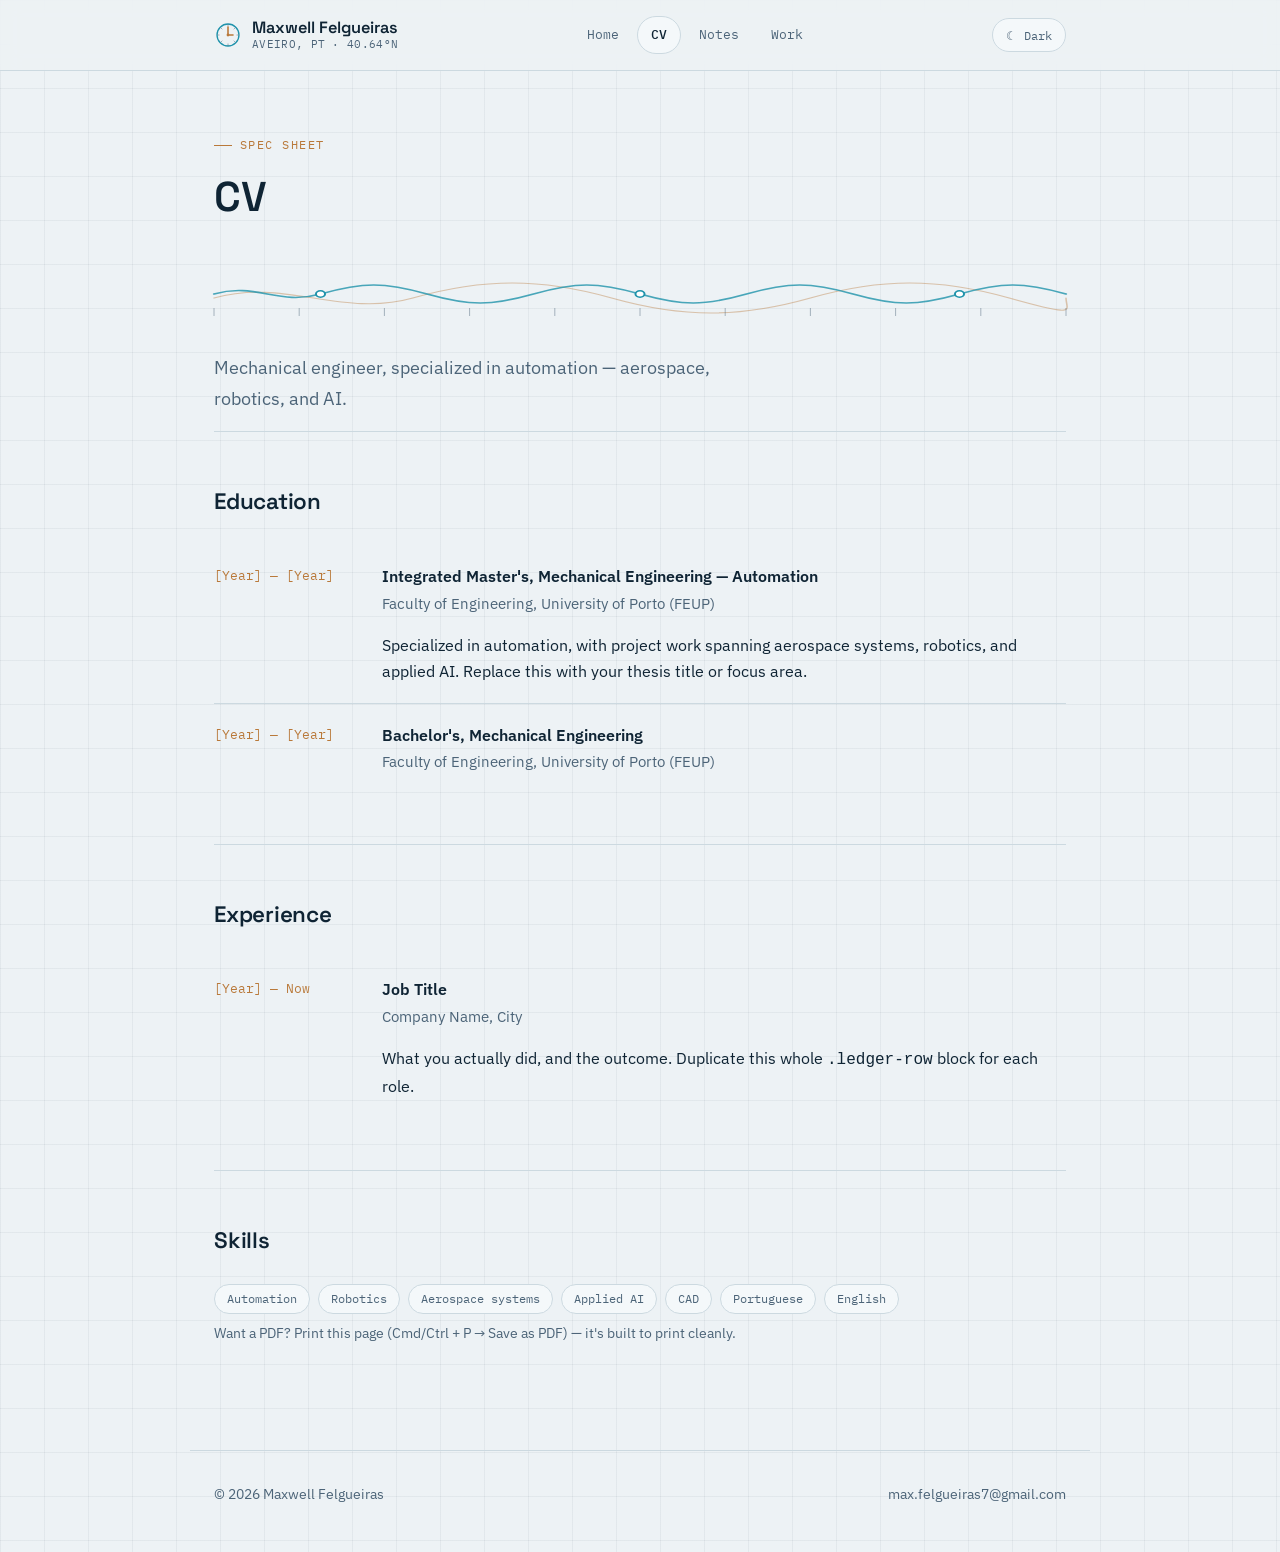
==== commit 185e3194: "Add files via upload" ====
--- a/cv.html
+++ b/cv.html
@@ -20,7 +20,18 @@
 <header class="site-nav">
   <div class="nav-inner">
     <a href="index.html" class="brand">
-      <svg class="brand-mark" viewBox="0 0 26 26"><circle cx="13" cy="13" r="10"/><line x1="13" y1="13" x2="13" y2="5"/><line x1="13" y1="13" x2="18" y2="13"/></svg>
+      <svg class="brand-mark" viewBox="0 0 28 28">
+  <circle class="bm-ring" cx="14" cy="14" r="11"/>
+  <g class="bm-ticks">
+    <line x1="14" y1="3" x2="14" y2="5.5"/><line x1="14" y1="22.5" x2="14" y2="25"/>
+    <line x1="3" y1="14" x2="5.5" y2="14"/><line x1="22.5" y1="14" x2="25" y2="14"/>
+    <line x1="6.6" y1="6.6" x2="8.3" y2="8.3"/><line x1="19.7" y1="19.7" x2="21.4" y2="21.4"/>
+    <line x1="6.6" y1="21.4" x2="8.3" y2="19.7"/><line x1="19.7" y1="8.3" x2="21.4" y2="6.6"/>
+  </g>
+  <line class="bm-needle" x1="14" y1="14" x2="14" y2="6"/>
+  <line class="bm-needle" x1="14" y1="14" x2="19" y2="14"/>
+  <circle class="bm-center" cx="14" cy="14" r="1.4"/>
+</svg>
       <span class="brand-text">
         <span class="brand-name">Maxwell Felgueiras</span>
         <span class="brand-locale">AVEIRO, PT · 40.64°N</span>
@@ -51,7 +62,19 @@
   <section class="hero hero-anim">
     <span class="eyebrow">Spec Sheet</span>
     <h1>CV</h1>
-    <svg class="horizon" viewBox="0 0 600 34" preserveAspectRatio="none"><path d="M0 20 C 40 4, 60 36, 100 20 S 160 4, 200 20 S 260 36, 300 20 S 360 4, 400 20 S 460 36, 500 20 S 560 4, 600 20"/></svg>
+    <svg class="horizon" viewBox="0 0 600 46" preserveAspectRatio="none">
+  <path class="h-swell" d="M0 28 C 50 8, 90 48, 140 28 S 230 8, 280 28 S 370 48, 420 28 S 510 8, 560 28 S 600 40, 600 28" />
+  <path class="h-tide" d="M0 24 C 30 12, 45 36, 75 24 S 120 12, 150 24 S 195 36, 225 24 S 270 12, 300 24 S 345 36, 375 24 S 420 12, 450 24 S 495 36, 525 24 S 570 12, 600 24" />
+  <g class="h-ticks">
+    <line x1="0" y1="38" x2="0" y2="46"/><line x1="60" y1="38" x2="60" y2="46"/><line x1="120" y1="38" x2="120" y2="46"/>
+    <line x1="180" y1="38" x2="180" y2="46"/><line x1="240" y1="38" x2="240" y2="46"/><line x1="300" y1="38" x2="300" y2="46"/>
+    <line x1="360" y1="38" x2="360" y2="46"/><line x1="420" y1="38" x2="420" y2="46"/><line x1="480" y1="38" x2="480" y2="46"/>
+    <line x1="540" y1="38" x2="540" y2="46"/><line x1="600" y1="38" x2="600" y2="46"/>
+  </g>
+  <g class="h-nodes">
+    <circle cx="75" cy="24" r="3.2"/><circle cx="300" cy="24" r="3.2"/><circle cx="525" cy="24" r="3.2"/>
+  </g>
+</svg>
     <p class="lede">Mechanical engineer, specialized in automation — aerospace, robotics, and AI.</p>
   </section>
 
@@ -107,7 +130,7 @@
 
 <footer class="site-foot">
   <span>© 2026 Maxwell Felgueiras</span>
-  <span><a href="mailto:you@example.com">you@example.com</a></span>
+  <span><a href="mailto:max.felgueiras7@gmail.com">max.felgueiras7@gmail.com</a></span>
 </footer>
 
 <script src="script.js"></script>
--- a/style.css
+++ b/style.css
@@ -94,18 +94,51 @@
 .reveal { opacity: 0; transform: translateY(18px); transition: opacity 0.7s var(--ease), transform 0.7s var(--ease); }
 .reveal.is-visible { opacity: 1; transform: translateY(0); }
 
-.horizon { width: 100%; height: 34px; margin: 22px 0 8px; overflow: visible; }
-.horizon path {
+.horizon { width: 100%; height: 46px; margin: 22px 0 10px; overflow: visible; }
+
+.horizon .h-tide {
   fill: none;
   stroke: var(--cyan);
   stroke-width: 1.6;
   stroke-linecap: round;
   stroke-dasharray: 620;
   stroke-dashoffset: 620;
-  transition: stroke-dashoffset 1.6s var(--ease);
-  opacity: 0.75;
-}
-.horizon.is-drawn path { stroke-dashoffset: 0; }
+  transition: stroke-dashoffset 1.7s var(--ease);
+  opacity: 0.8;
+}
+.horizon .h-swell {
+  fill: none;
+  stroke: var(--brass);
+  stroke-width: 1.1;
+  stroke-linecap: round;
+  stroke-dasharray: 680;
+  stroke-dashoffset: 680;
+  transition: stroke-dashoffset 1.9s var(--ease) 0.15s;
+  opacity: 0.4;
+}
+.horizon .h-ticks line {
+  stroke: var(--ink-soft);
+  stroke-width: 1;
+  opacity: 0;
+  transition: opacity 0.6s ease 1.1s;
+  vector-effect: non-scaling-stroke;
+}
+.horizon .h-nodes circle {
+  fill: var(--surface);
+  stroke: var(--cyan);
+  stroke-width: 1.4;
+  opacity: 0;
+  transform-origin: center;
+  transform: scale(0.4);
+  transition: opacity 0.5s var(--ease), transform 0.5s var(--ease);
+}
+.horizon.is-drawn .h-tide { stroke-dashoffset: 0; }
+.horizon.is-drawn .h-swell { stroke-dashoffset: 0; }
+.horizon.is-drawn .h-ticks line { opacity: 0.45; }
+.horizon.is-drawn .h-nodes circle { opacity: 1; transform: scale(1); }
+.horizon.is-drawn .h-nodes circle:nth-child(1) { transition-delay: 1.3s; }
+.horizon.is-drawn .h-nodes circle:nth-child(2) { transition-delay: 1.45s; }
+.horizon.is-drawn .h-nodes circle:nth-child(3) { transition-delay: 1.6s; }
 
 @keyframes fadeUp { from { opacity: 0; transform: translateY(14px); } to { opacity: 1; transform: translateY(0); } }
 .hero-anim > * { animation: fadeUp 0.8s var(--ease) both; }
@@ -138,10 +171,12 @@
 }
 
 .brand { display: flex; align-items: center; gap: 10px; }
-.brand-mark { width: 26px; height: 26px; flex-shrink: 0; transition: transform 0.5s var(--ease); }
+.brand-mark { width: 28px; height: 28px; flex-shrink: 0; transition: transform 0.5s var(--ease); }
 .brand:hover .brand-mark { transform: rotate(50deg); }
-.brand-mark circle { fill: none; stroke: var(--cyan); stroke-width: 1.4; }
-.brand-mark line { stroke: var(--brass); stroke-width: 1.6; stroke-linecap: round; }
+.brand-mark .bm-ring { fill: none; stroke: var(--cyan); stroke-width: 1.3; }
+.brand-mark .bm-ticks line { stroke: var(--ink-soft); stroke-width: 0.8; opacity: 0.6; }
+.brand-mark .bm-needle { stroke: var(--brass); stroke-width: 1.6; stroke-linecap: round; }
+.brand-mark .bm-center { fill: var(--brass); }
 
 .brand-text { display: flex; flex-direction: column; line-height: 1.15; }
 .brand-name { font-family: "Space Grotesk", sans-serif; font-weight: 600; font-size: 1.02rem; color: var(--ink); }
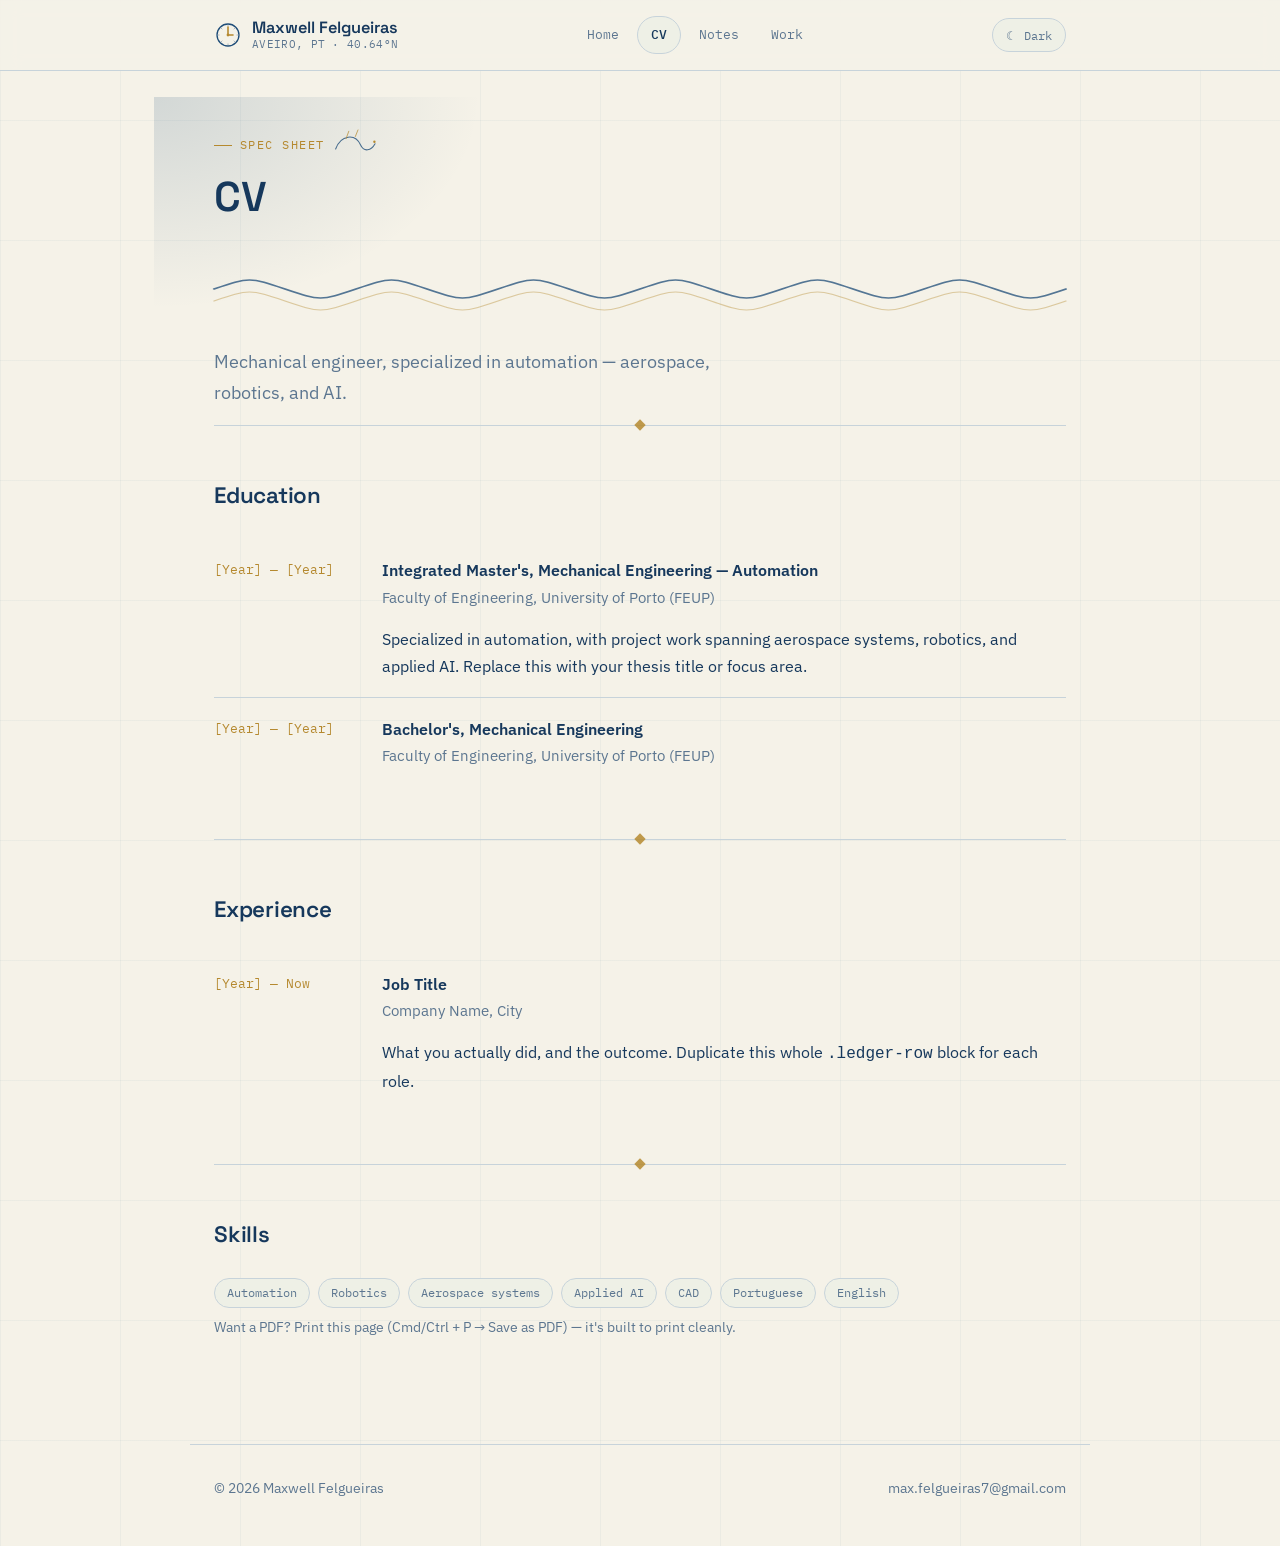
==== commit 863992da: "Add files via upload" ====
--- a/cv.html
+++ b/cv.html
@@ -60,20 +60,18 @@
 <main>
 
   <section class="hero hero-anim">
-    <span class="eyebrow">Spec Sheet</span>
+    <span class="eyebrow">Spec Sheet</span><svg class="sea-flourish" viewBox="0 0 70 42" fill="none">
+  <path class="sf-body" d="M4 32 C 12 10, 34 8, 42 26 C 47 37, 58 35, 64 24" />
+  <g class="sf-fin">
+    <line x1="20" y1="16" x2="24" y2="5" />
+    <line x1="34" y1="13" x2="38" y2="3" />
+  </g>
+  <circle class="sf-eye" cx="63" cy="21" r="1.8" />
+</svg>
     <h1>CV</h1>
-    <svg class="horizon" viewBox="0 0 600 46" preserveAspectRatio="none">
-  <path class="h-swell" d="M0 28 C 50 8, 90 48, 140 28 S 230 8, 280 28 S 370 48, 420 28 S 510 8, 560 28 S 600 40, 600 28" />
-  <path class="h-tide" d="M0 24 C 30 12, 45 36, 75 24 S 120 12, 150 24 S 195 36, 225 24 S 270 12, 300 24 S 345 36, 375 24 S 420 12, 450 24 S 495 36, 525 24 S 570 12, 600 24" />
-  <g class="h-ticks">
-    <line x1="0" y1="38" x2="0" y2="46"/><line x1="60" y1="38" x2="60" y2="46"/><line x1="120" y1="38" x2="120" y2="46"/>
-    <line x1="180" y1="38" x2="180" y2="46"/><line x1="240" y1="38" x2="240" y2="46"/><line x1="300" y1="38" x2="300" y2="46"/>
-    <line x1="360" y1="38" x2="360" y2="46"/><line x1="420" y1="38" x2="420" y2="46"/><line x1="480" y1="38" x2="480" y2="46"/>
-    <line x1="540" y1="38" x2="540" y2="46"/><line x1="600" y1="38" x2="600" y2="46"/>
-  </g>
-  <g class="h-nodes">
-    <circle cx="75" cy="24" r="3.2"/><circle cx="300" cy="24" r="3.2"/><circle cx="525" cy="24" r="3.2"/>
-  </g>
+    <svg class="horizon" viewBox="0 0 600 40" preserveAspectRatio="none">
+  <path class="h-contour-echo" d="M0 30 C 25 18,25 18,50 30 C 75 42,75 42,100 30 C125 18,125 18,150 30 C175 42,175 42,200 30 C225 18,225 18,250 30 C275 42,275 42,300 30 C325 18,325 18,350 30 C375 42,375 42,400 30 C425 18,425 18,450 30 C475 42,475 42,500 30 C525 18,525 18,550 30 C575 42,575 42,600 30" />
+  <path class="h-contour-main" d="M0 18 C 25 6,25 6,50 18 C 75 30,75 30,100 18 C125 6,125 6,150 18 C175 30,175 30,200 18 C225 6,225 6,250 18 C275 30,275 30,300 18 C325 6,325 6,350 18 C375 30,375 30,400 18 C425 6,425 6,450 18 C475 30,475 30,500 18 C525 6,525 6,550 18 C575 30,575 30,600 18" />
 </svg>
     <p class="lede">Mechanical engineer, specialized in automation — aerospace, robotics, and AI.</p>
   </section>
--- a/style.css
+++ b/style.css
@@ -1,39 +1,39 @@
 /* ============================================================
    MAXWELL FELGUEIRAS — personal site
-   Concept: technical drafting meets the Atlantic tide.
-   Blueprint-cyan linework, brass instrument accents,
+   Concept: technical drafting meets Portuguese azulejo.
+   Cobalt-blue-on-ceramic palette, gold trim, a faint tile grid,
    drawn horizon lines, scroll reveals, a sliding nav indicator.
    ============================================================ */
 
 :root {
-  --bg: #edf2f5;
-  --surface: #ffffff;
-  --surface-raised: #f4f8fa;
-  --ink: #0f2434;
-  --ink-soft: #4c6478;
-  --cyan: #1f93ab;
-  --cyan-deep: #146676;
-  --brass: #b9793a;
-  --line: #ccd9e0;
-  --grid-line: rgba(15, 36, 52, 0.05);
+  --bg: #f5f2e8;
+  --surface: #fffdf6;
+  --surface-raised: #eef0e6;
+  --ink: #16385c;
+  --ink-soft: #5c7690;
+  --cobalt: #1e4d78;
+  --cobalt-deep: #123047;
+  --gold: #b5892f;
+  --line: #c7d3da;
+  --grid-line: rgba(30, 77, 120, 0.045);
   --radius: 12px;
-  --shadow: 0 12px 32px -20px rgba(15, 36, 52, 0.35);
+  --shadow: 0 12px 32px -20px rgba(18, 48, 71, 0.4);
   --ease: cubic-bezier(0.22, 1, 0.36, 1);
   color-scheme: light;
 }
 
 html[data-theme="dark"] {
-  --bg: #0a1b28;
-  --surface: #0f2434;
-  --surface-raised: #132c3d;
-  --ink: #e8f1f5;
-  --ink-soft: #8fa9ba;
-  --cyan: #5fd0e6;
-  --cyan-deep: #8fe0f0;
-  --brass: #e0a862;
-  --line: #1e3a4d;
-  --grid-line: rgba(232, 241, 245, 0.05);
-  --shadow: 0 16px 40px -20px rgba(0, 0, 0, 0.55);
+  --bg: #0d2135;
+  --surface: #123047;
+  --surface-raised: #163a55;
+  --ink: #eef1e6;
+  --ink-soft: #9bb3c7;
+  --cobalt: #6fa8cf;
+  --cobalt-deep: #9cc4e3;
+  --gold: #dcb662;
+  --line: #234a63;
+  --grid-line: rgba(238, 241, 230, 0.04);
+  --shadow: 0 16px 40px -20px rgba(0, 0, 0, 0.6);
   color-scheme: dark;
 }
 
@@ -43,8 +43,8 @@
 body {
   margin: 0;
   background:
-    linear-gradient(var(--grid-line) 1px, transparent 1px) 0 0 / 44px 44px,
-    linear-gradient(90deg, var(--grid-line) 1px, transparent 1px) 0 0 / 44px 44px,
+    linear-gradient(var(--grid-line) 1px, transparent 1px) 0 0 / 120px 120px,
+    linear-gradient(90deg, var(--grid-line) 1px, transparent 1px) 0 0 / 120px 120px,
     var(--bg);
   color: var(--ink);
   font-family: "IBM Plex Sans", -apple-system, sans-serif;
@@ -54,8 +54,8 @@
   transition: background-color 0.25s var(--ease), color 0.25s var(--ease);
 }
 
-a { color: var(--cyan-deep); text-decoration: none; }
-a:hover { color: var(--cyan); }
+a { color: var(--cobalt-deep); text-decoration: none; }
+a:hover { color: var(--cobalt); }
 
 h1, h2, h3 {
   font-family: "Space Grotesk", -apple-system, sans-serif;
@@ -70,7 +70,7 @@
   font-size: 0.76rem;
   letter-spacing: 0.12em;
   text-transform: uppercase;
-  color: var(--brass);
+  color: var(--gold);
   display: inline-flex;
   align-items: center;
   gap: 8px;
@@ -79,7 +79,7 @@
   content: "";
   width: 18px;
   height: 1px;
-  background: var(--brass);
+  background: var(--gold);
   display: inline-block;
 }
 
@@ -94,51 +94,83 @@
 .reveal { opacity: 0; transform: translateY(18px); transition: opacity 0.7s var(--ease), transform 0.7s var(--ease); }
 .reveal.is-visible { opacity: 1; transform: translateY(0); }
 
-.horizon { width: 100%; height: 46px; margin: 22px 0 10px; overflow: visible; }
-
-.horizon .h-tide {
+.horizon { width: 100%; height: 40px; margin: 22px 0 10px; overflow: visible; }
+
+.horizon .h-contour-main {
   fill: none;
-  stroke: var(--cyan);
+  stroke: var(--cobalt);
   stroke-width: 1.6;
   stroke-linecap: round;
-  stroke-dasharray: 620;
-  stroke-dashoffset: 620;
-  transition: stroke-dashoffset 1.7s var(--ease);
+  stroke-dasharray: 660;
+  stroke-dashoffset: 660;
+  transition: stroke-dashoffset 1.5s var(--ease);
+  opacity: 0.75;
+}
+.horizon .h-contour-echo {
+  fill: none;
+  stroke: var(--gold);
+  stroke-width: 1;
+  stroke-linecap: round;
+  stroke-dasharray: 660;
+  stroke-dashoffset: 660;
+  transition: stroke-dashoffset 1.5s var(--ease) 0.12s;
+  opacity: 0.4;
+}
+.horizon.is-drawn .h-contour-main,
+.horizon.is-drawn .h-contour-echo { stroke-dashoffset: 0; }
+
+/* ---------- sea-serpent ornament ---------- */
+
+.sea-serpent {
+  width: 168px; height: auto;
+  overflow: visible;
+  flex-shrink: 0;
+}
+.sea-serpent .ss-body {
+  fill: none;
+  stroke: var(--cobalt);
+  stroke-width: 2;
+  stroke-linecap: round;
+  stroke-linejoin: round;
+  stroke-dasharray: 420;
+  stroke-dashoffset: 420;
+  transition: stroke-dashoffset 1.6s var(--ease);
+  opacity: 0.85;
+}
+.sea-serpent .ss-fin {
+  stroke: var(--gold);
+  stroke-width: 1.6;
+  stroke-linecap: round;
+  opacity: 0;
+  transition: opacity 0.4s ease;
+}
+.sea-serpent .ss-eye { fill: var(--gold); opacity: 0; transition: opacity 0.3s ease; }
+.sea-serpent.is-drawn .ss-body { stroke-dashoffset: 0; }
+.sea-serpent.is-drawn .ss-fin { opacity: 0.8; transition-delay: 1.1s; }
+.sea-serpent.is-drawn .ss-eye { opacity: 1; transition-delay: 1.3s; }
+
+.sea-flourish {
+  width: 46px; height: auto;
+  overflow: visible;
+  vertical-align: middle;
+  margin-left: 8px;
+}
+.sea-flourish .sf-body {
+  fill: none;
+  stroke: var(--cobalt);
+  stroke-width: 1.6;
+  stroke-linecap: round;
+  stroke-dasharray: 140;
+  stroke-dashoffset: 140;
+  transition: stroke-dashoffset 1s var(--ease);
   opacity: 0.8;
 }
-.horizon .h-swell {
-  fill: none;
-  stroke: var(--brass);
-  stroke-width: 1.1;
-  stroke-linecap: round;
-  stroke-dasharray: 680;
-  stroke-dashoffset: 680;
-  transition: stroke-dashoffset 1.9s var(--ease) 0.15s;
-  opacity: 0.4;
-}
-.horizon .h-ticks line {
-  stroke: var(--ink-soft);
-  stroke-width: 1;
-  opacity: 0;
-  transition: opacity 0.6s ease 1.1s;
-  vector-effect: non-scaling-stroke;
-}
-.horizon .h-nodes circle {
-  fill: var(--surface);
-  stroke: var(--cyan);
-  stroke-width: 1.4;
-  opacity: 0;
-  transform-origin: center;
-  transform: scale(0.4);
-  transition: opacity 0.5s var(--ease), transform 0.5s var(--ease);
-}
-.horizon.is-drawn .h-tide { stroke-dashoffset: 0; }
-.horizon.is-drawn .h-swell { stroke-dashoffset: 0; }
-.horizon.is-drawn .h-ticks line { opacity: 0.45; }
-.horizon.is-drawn .h-nodes circle { opacity: 1; transform: scale(1); }
-.horizon.is-drawn .h-nodes circle:nth-child(1) { transition-delay: 1.3s; }
-.horizon.is-drawn .h-nodes circle:nth-child(2) { transition-delay: 1.45s; }
-.horizon.is-drawn .h-nodes circle:nth-child(3) { transition-delay: 1.6s; }
+.sea-flourish .sf-fin { stroke: var(--gold); stroke-width: 1.3; stroke-linecap: round; opacity: 0; transition: opacity 0.3s ease 0.6s; }
+.sea-flourish .sf-eye { fill: var(--gold); opacity: 0; transition: opacity 0.3s ease 0.75s; }
+.sea-flourish.is-drawn .sf-body { stroke-dashoffset: 0; }
+.sea-flourish.is-drawn .sf-fin { opacity: 0.85; }
+.sea-flourish.is-drawn .sf-eye { opacity: 1; }
+
 
 @keyframes fadeUp { from { opacity: 0; transform: translateY(14px); } to { opacity: 1; transform: translateY(0); } }
 .hero-anim > * { animation: fadeUp 0.8s var(--ease) both; }
@@ -173,10 +205,10 @@
 .brand { display: flex; align-items: center; gap: 10px; }
 .brand-mark { width: 28px; height: 28px; flex-shrink: 0; transition: transform 0.5s var(--ease); }
 .brand:hover .brand-mark { transform: rotate(50deg); }
-.brand-mark .bm-ring { fill: none; stroke: var(--cyan); stroke-width: 1.3; }
+.brand-mark .bm-ring { fill: none; stroke: var(--cobalt); stroke-width: 1.3; }
 .brand-mark .bm-ticks line { stroke: var(--ink-soft); stroke-width: 0.8; opacity: 0.6; }
-.brand-mark .bm-needle { stroke: var(--brass); stroke-width: 1.6; stroke-linecap: round; }
-.brand-mark .bm-center { fill: var(--brass); }
+.brand-mark .bm-needle { stroke: var(--gold); stroke-width: 1.6; stroke-linecap: round; }
+.brand-mark .bm-center { fill: var(--gold); }
 
 .brand-text { display: flex; flex-direction: column; line-height: 1.15; }
 .brand-name { font-family: "Space Grotesk", sans-serif; font-weight: 600; font-size: 1.02rem; color: var(--ink); }
@@ -235,29 +267,74 @@
 
 main { max-width: 900px; margin: 0 auto; padding: 56px 24px 40px; }
 
+.hero { position: relative; }
+.hero::before {
+  content: "";
+  position: absolute;
+  top: -30px; left: -60px;
+  width: 340px; height: 220px;
+  background: radial-gradient(ellipse at top left, color-mix(in srgb, var(--cobalt) 16%, transparent), transparent 68%);
+  pointer-events: none;
+  z-index: -1;
+}
 .hero h1 { font-size: 2.6rem; margin-top: 8px; }
 
-.section { padding: 52px 0; border-top: 1px solid var(--line); }
+.hero-flex {
+  display: flex;
+  align-items: flex-start;
+  justify-content: space-between;
+  gap: 28px;
+}
+.hero-flex .hero-text { flex: 1; min-width: 0; }
+.hero-flex .sea-serpent { margin-top: 6px; }
+@media (max-width: 760px) {
+  .hero-flex { flex-direction: column; }
+  .hero-flex .sea-serpent { width: 120px; align-self: flex-end; }
+}
+
+.section { position: relative; padding: 52px 0; border-top: 1px solid var(--line); }
 .section:first-of-type { border-top: none; padding-top: 20px; }
+.section::before {
+  content: "";
+  position: absolute;
+  top: -5px; left: 50%;
+  width: 8px; height: 8px;
+  background: var(--gold);
+  transform: translateX(-50%) rotate(45deg);
+  opacity: 0.85;
+}
+.section:first-of-type::before { content: none; }
 .section h2 { font-size: 1.4rem; margin-bottom: 24px; }
 
 /* ---------- quick link cards (home) ---------- */
 
 .card-grid { display: grid; grid-template-columns: repeat(3, 1fr); gap: 16px; }
 .quick-card {
+  position: relative;
   border: 1px solid var(--line);
   border-radius: var(--radius);
   padding: 20px;
   background: var(--surface);
   transition: transform 0.3s var(--ease), box-shadow 0.3s var(--ease), border-color 0.3s ease;
 }
-.quick-card:hover { transform: translateY(-4px); box-shadow: var(--shadow); border-color: var(--cyan); }
+.quick-card::before, .quick-card::after {
+  content: "";
+  position: absolute;
+  width: 12px; height: 12px;
+  border: 1.4px solid var(--gold);
+  opacity: 0;
+  transition: opacity 0.3s ease, transform 0.3s var(--ease);
+}
+.quick-card::before { top: 6px; left: 6px; border-right: none; border-bottom: none; transform: translate(4px, 4px); }
+.quick-card::after { bottom: 6px; right: 6px; border-left: none; border-top: none; transform: translate(-4px, -4px); }
+.quick-card:hover::before, .quick-card:hover::after { opacity: 1; transform: translate(0, 0); }
+.quick-card:hover { transform: translateY(-4px); box-shadow: var(--shadow); border-color: var(--cobalt); }
 .quick-card .eyebrow { margin-bottom: 10px; }
 .quick-card h3 {
   font-size: 1.05rem;
   margin-bottom: 6px;
   display: inline-block;
-  background-image: linear-gradient(var(--cyan), var(--cyan));
+  background-image: linear-gradient(var(--cobalt), var(--cobalt));
   background-repeat: no-repeat;
   background-position: 0 100%;
   background-size: 0% 2px;
@@ -276,7 +353,7 @@
   border-bottom: 1px solid var(--line);
 }
 .ledger-row:last-child { border-bottom: none; }
-.ledger-date { font-family: "IBM Plex Mono", monospace; font-size: 0.8rem; color: var(--brass); padding-top: 2px; }
+.ledger-date { font-family: "IBM Plex Mono", monospace; font-size: 0.8rem; color: var(--gold); padding-top: 2px; }
 .ledger-role { font-weight: 600; margin: 0 0 2px; }
 .ledger-org { color: var(--ink-soft); font-size: 0.92rem; margin: 0 0 8px; }
 .ledger-row p:last-child { margin-bottom: 0; }
@@ -292,7 +369,7 @@
   color: var(--ink-soft);
   transition: border-color 0.2s ease, color 0.2s ease;
 }
-.chip:hover { border-color: var(--cyan); color: var(--ink); }
+.chip:hover { border-color: var(--cobalt); color: var(--ink); }
 
 .print-note { margin-top: 8px; font-size: 0.85rem; color: var(--ink-soft); }
 
@@ -302,7 +379,7 @@
 .entry:last-child { border-bottom: none; }
 .entry summary { cursor: pointer; list-style: none; }
 .entry summary::-webkit-details-marker { display: none; }
-.entry summary .entry-date { font-family: "IBM Plex Mono", monospace; font-size: 0.78rem; color: var(--brass); display: block; margin-bottom: 4px; }
+.entry summary .entry-date { font-family: "IBM Plex Mono", monospace; font-size: 0.78rem; color: var(--gold); display: block; margin-bottom: 4px; }
 .entry summary h3 { display: inline; font-size: 1.15rem; }
 .entry summary::after {
   content: "＋";
@@ -325,13 +402,25 @@
 
 .project-grid { display: grid; grid-template-columns: repeat(2, 1fr); gap: 18px; }
 .project-card {
+  position: relative;
   border: 1px solid var(--line);
   border-radius: var(--radius);
   padding: 22px;
   background: var(--surface);
   transition: transform 0.3s var(--ease), box-shadow 0.3s var(--ease), border-color 0.3s ease;
 }
-.project-card:hover { transform: translateY(-4px); box-shadow: var(--shadow); border-color: var(--cyan); }
+.project-card::before, .project-card::after {
+  content: "";
+  position: absolute;
+  width: 12px; height: 12px;
+  border: 1.4px solid var(--gold);
+  opacity: 0;
+  transition: opacity 0.3s ease, transform 0.3s var(--ease);
+}
+.project-card::before { top: 6px; left: 6px; border-right: none; border-bottom: none; transform: translate(4px, 4px); }
+.project-card::after { bottom: 6px; right: 6px; border-left: none; border-top: none; transform: translate(-4px, -4px); }
+.project-card:hover::before, .project-card:hover::after { opacity: 1; transform: translate(0, 0); }
+.project-card:hover { transform: translateY(-4px); box-shadow: var(--shadow); border-color: var(--cobalt); }
 .project-card h3 { font-size: 1.1rem; margin-bottom: 6px; }
 .project-card p { color: var(--ink-soft); font-size: 0.92rem; margin-bottom: 14px; }
 .project-card a.proj-link { font-family: "IBM Plex Mono", monospace; font-size: 0.8rem; }
